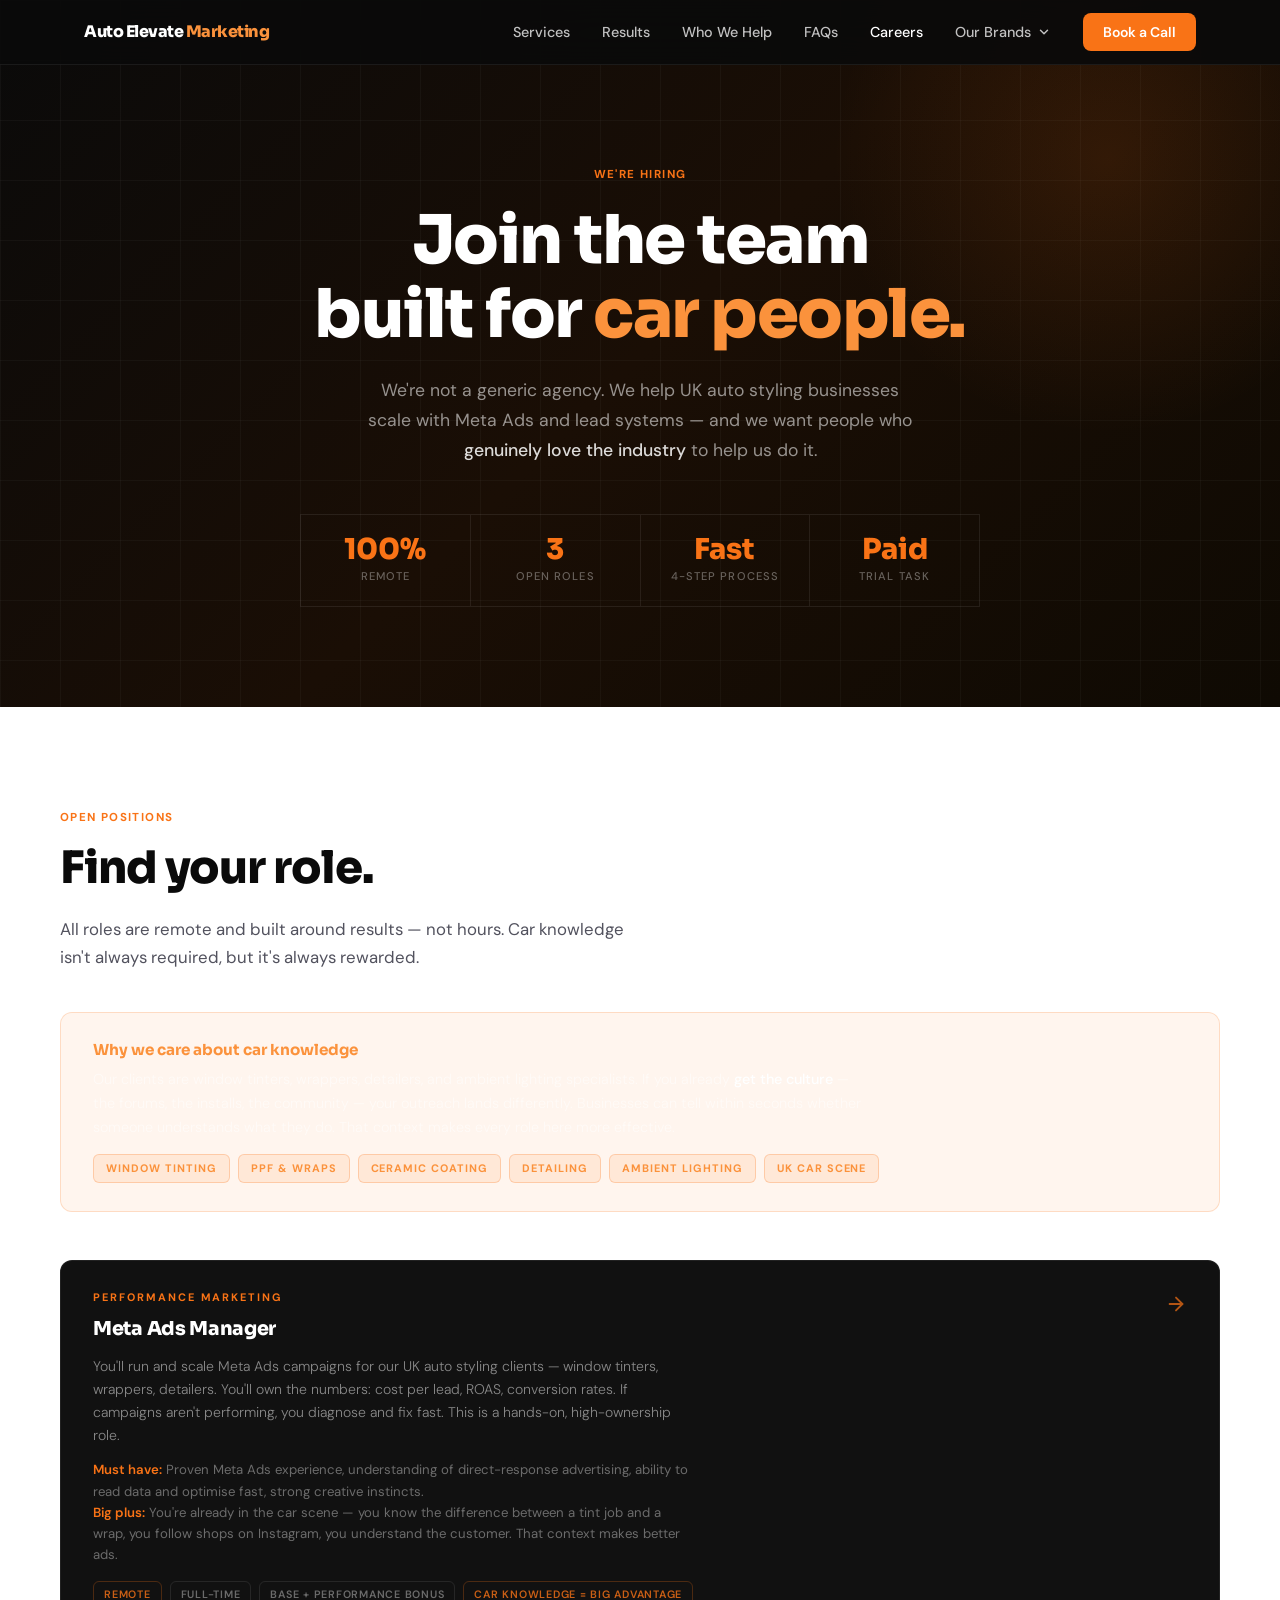
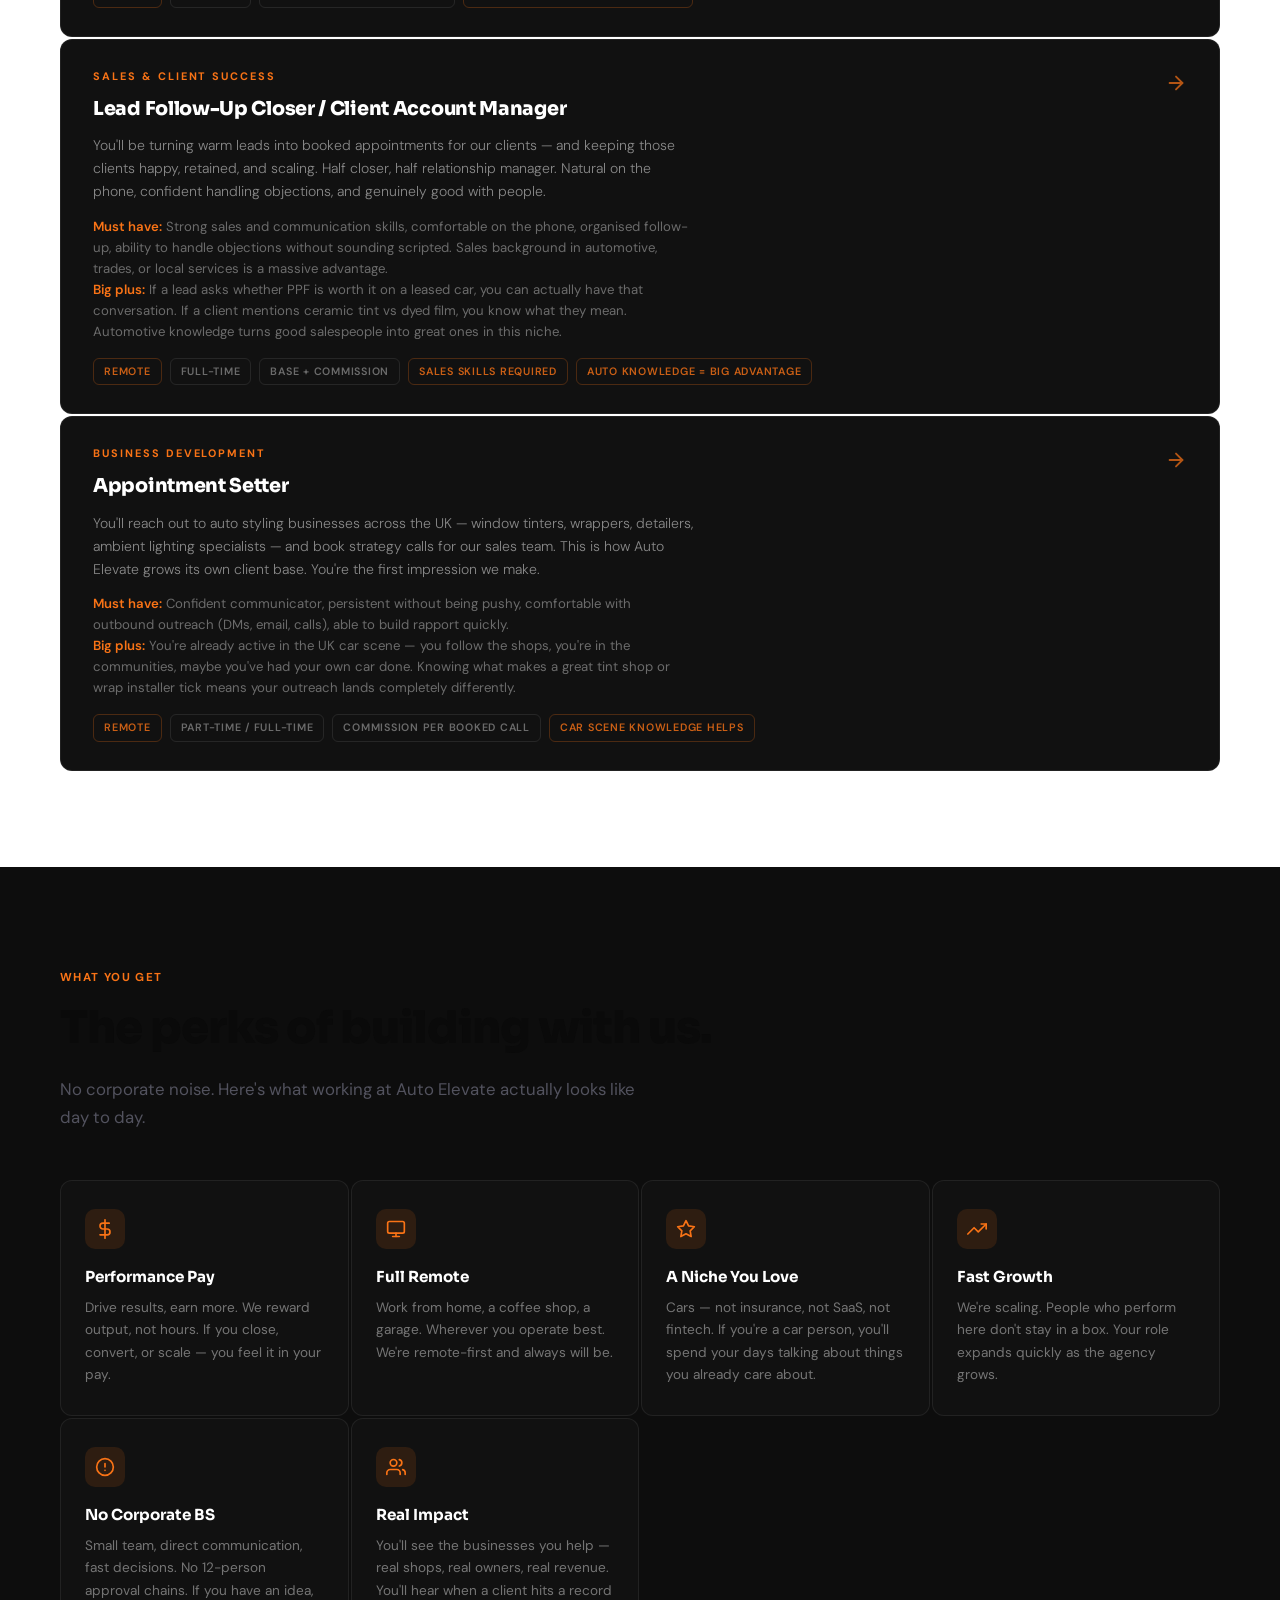
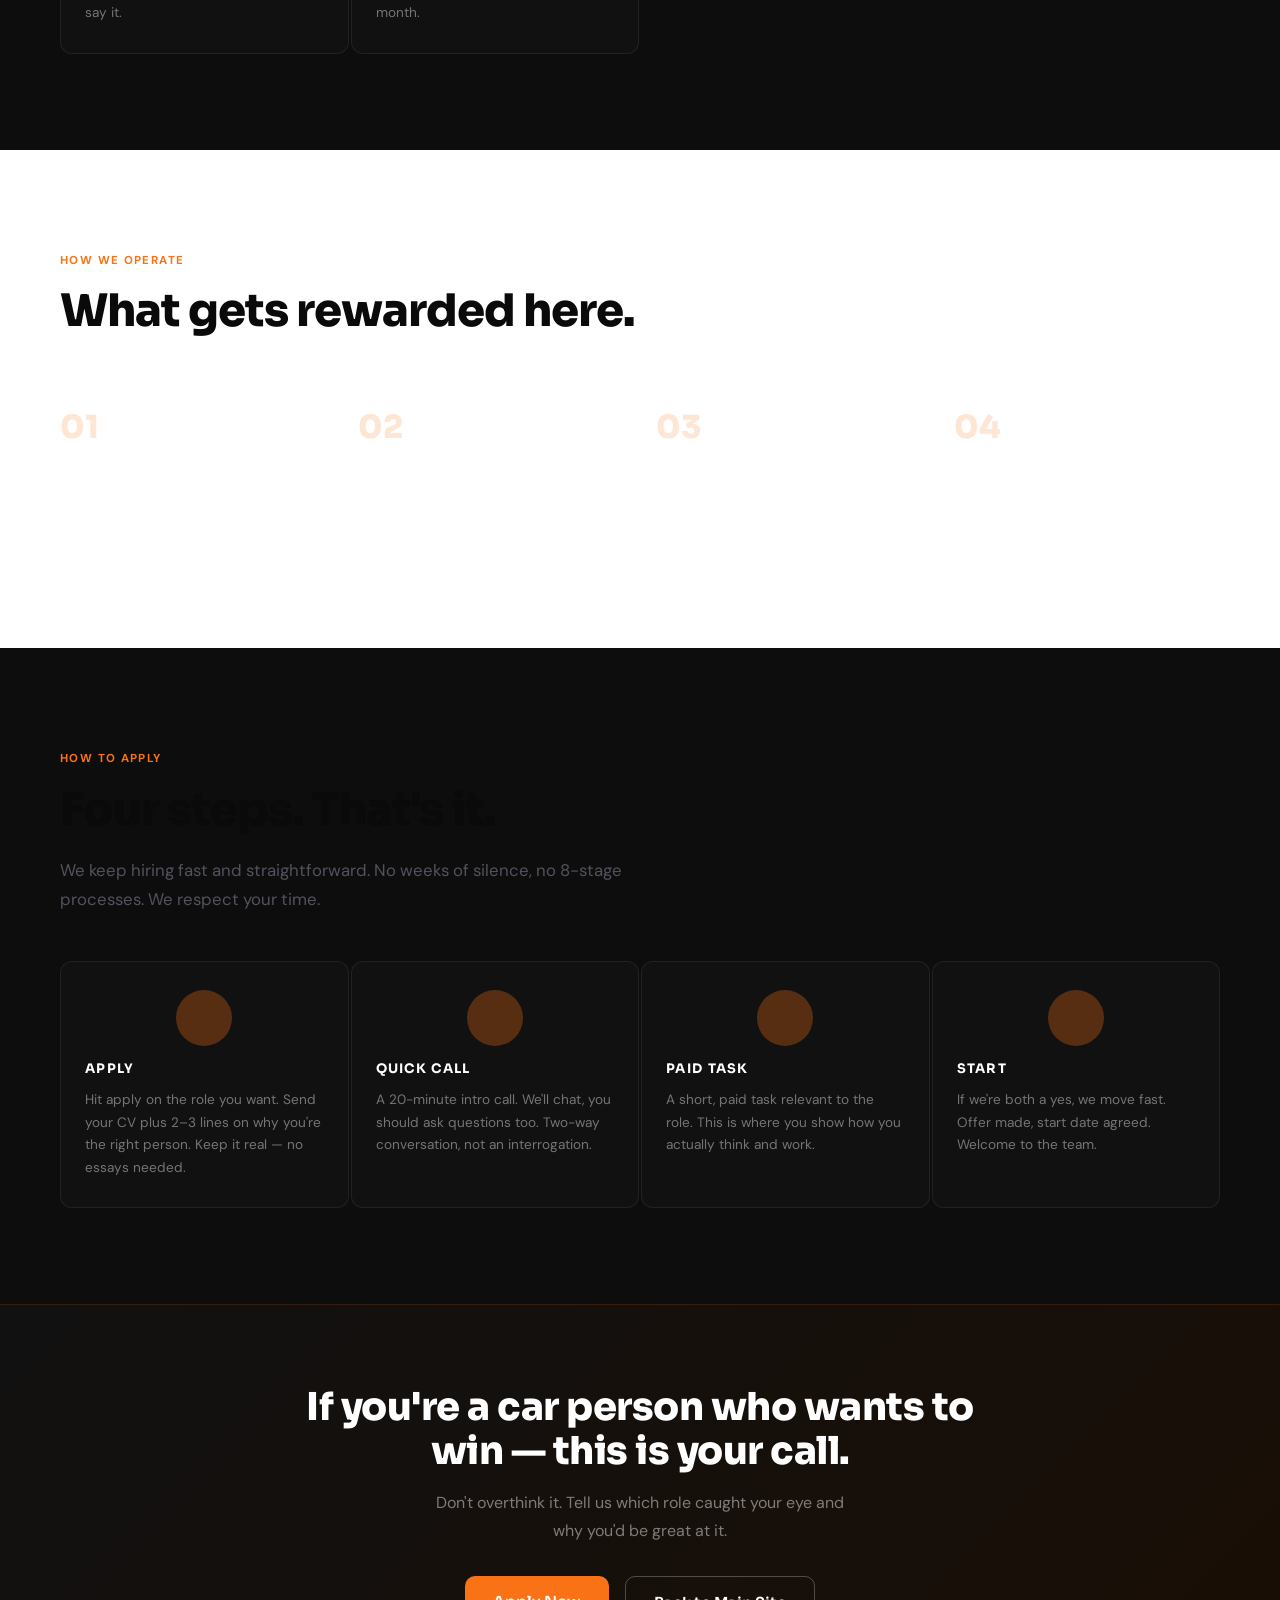
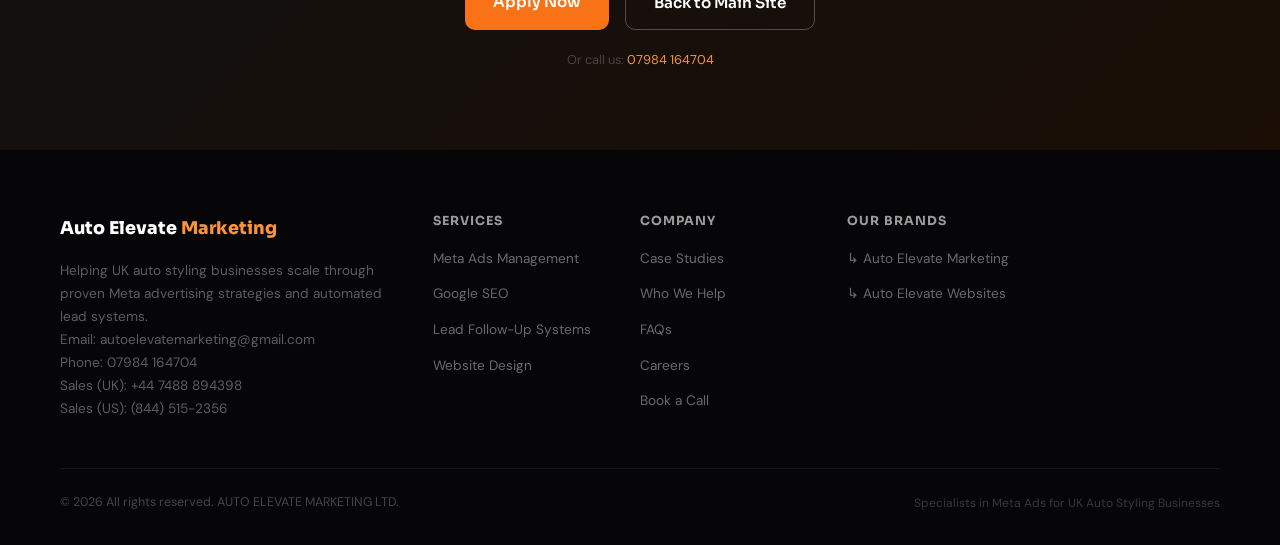
==== careers.html @ bdfb4b67 "Add files via upload" ====
<!DOCTYPE html>
<html lang="en">
<head>
  <meta charset="UTF-8">
  <meta name="viewport" content="width=device-width, initial-scale=1.0">
  <meta http-equiv="X-UA-Compatible" content="IE=edge">
  <link rel="icon" href="avellaagency-removebg-preview.ico" type="image/x-icon">

  <!-- ── PRIMARY SEO ── -->
  <title>Careers | Auto Elevate Marketing</title>
  <meta name="description" content="We're hiring car enthusiasts who love sales and want to help UK auto styling businesses scale. Join Auto Elevate Marketing.">
  <meta name="author" content="Auto Elevate Marketing">
  <meta name="robots" content="index, follow">
  <link rel="canonical" href="https://www.autoelevatemarketing.uk/careers">

  <!-- ── OPEN GRAPH ── -->
  <meta property="og:type"        content="website">
  <meta property="og:url"         content="https://www.autoelevatemarketing.uk/careers">
  <meta property="og:title"       content="Careers | Auto Elevate Marketing">
  <meta property="og:description" content="We're hiring car enthusiasts who love sales and want to help UK auto styling businesses scale.">
  <meta property="og:locale"      content="en_GB">
  <meta property="og:site_name"   content="Auto Elevate Marketing">

  <!-- ── THEME ── -->
  <meta name="theme-color" content="#0a0a0a">

  <!-- ── FONTS ── -->
  <link rel="preconnect" href="https://fonts.googleapis.com">
  <link rel="preconnect" href="https://fonts.gstatic.com" crossorigin>
  <link rel="preload" as="style" href="https://fonts.googleapis.com/css2?family=Sora:wght@400;600;700;800&family=DM+Sans:wght@300;400;500&display=swap" onload="this.onload=null;this.rel='stylesheet'">
  <noscript><link rel="stylesheet" href="https://fonts.googleapis.com/css2?family=Sora:wght@400;600;700;800&family=DM+Sans:wght@300;400;500&display=swap"></noscript>

  <!-- ── STYLESHEET ── -->
  <link rel="stylesheet" href="styles.css">

  <style>

    /* ── HERO ── */
    .careers-hero {
      position: relative;
      padding: 160px 24px 100px;
      background: var(--black);
      overflow: hidden;
      text-align: center;
    }

    .careers-hero-bg {
      position: absolute;
      inset: 0;
      background: linear-gradient(135deg, #0a0a0a 0%, #1a0e05 50%, #0f0a03 100%);
      pointer-events: none;
    }

    .careers-hero-bg::before {
      content: '';
      position: absolute;
      inset: 0;
      background-image:
        linear-gradient(rgba(255,255,255,0.03) 1px, transparent 1px),
        linear-gradient(90deg, rgba(255,255,255,0.03) 1px, transparent 1px);
      background-size: 60px 60px;
    }

    .careers-hero-bg::after {
      content: '';
      position: absolute;
      top: -20%;
      right: -10%;
      width: 600px;
      height: 600px;
      background: radial-gradient(ellipse, rgba(249,115,22,0.12) 0%, transparent 65%);
      pointer-events: none;
    }

    .careers-hero .container { position: relative; z-index: 1; }
    .careers-hero .section-tag { margin-bottom: 20px; display: inline-block; }

    .careers-hero h1 {
      font-family: 'Sora', sans-serif;
      font-size: clamp(2.4rem, 6vw, 4.2rem);
      font-weight: 800;
      color: var(--white);
      letter-spacing: -1.5px;
      line-height: 1.1;
      margin-bottom: 24px;
    }

    .careers-hero h1 span { color: var(--accent-light); }

    .careers-hero .hero-sub {
      font-size: 1.1rem;
      color: rgba(255,255,255,0.55);
      max-width: 560px;
      margin: 0 auto 48px;
      line-height: 1.7;
    }

    .careers-hero .hero-sub strong { color: rgba(255,255,255,0.85); font-weight: 500; }

    /* Stats bar */
    .hero-stats-row {
      display: flex;
      justify-content: center;
      border: 1px solid rgba(255,255,255,0.08);
      max-width: 680px;
      margin: 0 auto;
      flex-wrap: wrap;
    }

    .hstat {
      flex: 1;
      min-width: 130px;
      padding: 20px 28px;
      border-right: 1px solid rgba(255,255,255,0.08);
    }

    .hstat:last-child { border-right: none; }

    .hstat-val {
      font-family: 'Sora', sans-serif;
      font-size: 1.8rem;
      font-weight: 800;
      color: var(--accent);
      line-height: 1;
      margin-bottom: 4px;
    }

    .hstat-lbl {
      font-size: 0.7rem;
      font-weight: 500;
      letter-spacing: 0.1em;
      text-transform: uppercase;
      color: rgba(255,255,255,0.35);
    }

    /* ── CAR BANNER ── */
    .car-banner {
      background: rgba(249,115,22,0.07);
      border: 1px solid rgba(249,115,22,0.2);
      border-radius: 12px;
      padding: 28px 32px;
      margin-bottom: 48px;
    }

    .car-banner h3 {
      font-family: 'Sora', sans-serif;
      font-size: 0.95rem;
      font-weight: 700;
      color: var(--accent-light);
      margin-bottom: 10px;
    }

    .car-banner p {
      font-size: 0.9rem;
      font-weight: 300;
      color: rgba(255,255,255,0.55);
      line-height: 1.65;
      max-width: 780px;
    }

    .car-banner p strong { color: var(--white); font-weight: 500; }

    .ktags {
      display: flex;
      flex-wrap: wrap;
      gap: 8px;
      margin-top: 14px;
    }

    .kt {
      font-size: 0.68rem;
      font-weight: 700;
      letter-spacing: 0.09em;
      text-transform: uppercase;
      padding: 5px 12px;
      border-radius: 6px;
      background: rgba(249,115,22,0.1);
      border: 1px solid rgba(249,115,22,0.25);
      color: var(--accent-light);
    }

    /* ── ROLES ── */
    .roles-list { display: flex; flex-direction: column; gap: 2px; }

    .role-card {
      background: #111;
      border: 1px solid rgba(255,255,255,0.07);
      border-radius: 12px;
      padding: 28px 32px;
      display: flex;
      align-items: flex-start;
      justify-content: space-between;
      gap: 28px;
      text-decoration: none;
      color: var(--white);
      transition: background 0.22s, border-color 0.22s, transform 0.18s;
      position: relative;
      overflow: hidden;
    }

    .role-card::before {
      content: '';
      position: absolute;
      top: 0; left: 0; bottom: 0;
      width: 3px;
      background: var(--accent);
      border-radius: 3px 0 0 3px;
      transform: scaleY(0);
      transform-origin: bottom;
      transition: transform 0.3s ease;
    }

    .role-card:hover {
      background: #161616;
      border-color: rgba(255,255,255,0.13);
      transform: translateY(-1px);
    }

    .role-card:hover::before { transform: scaleY(1); }

    .role-dept {
      font-size: 0.68rem;
      font-weight: 700;
      letter-spacing: 0.18em;
      text-transform: uppercase;
      color: var(--accent);
      margin-bottom: 8px;
    }

    .role-name {
      font-family: 'Sora', sans-serif;
      font-size: 1.2rem;
      font-weight: 800;
      color: var(--white);
      margin-bottom: 10px;
      letter-spacing: -0.3px;
    }

    .role-desc {
      font-size: 0.875rem;
      font-weight: 300;
      color: rgba(255,255,255,0.5);
      max-width: 600px;
      line-height: 1.65;
      margin-bottom: 12px;
    }

    .role-needs {
      font-size: 0.825rem;
      color: rgba(255,255,255,0.38);
      max-width: 600px;
      line-height: 1.6;
      margin-bottom: 16px;
    }

    .role-needs strong { color: var(--accent); font-weight: 600; }

    .role-tags { display: flex; gap: 8px; flex-wrap: wrap; }

    .role-tag {
      font-size: 0.67rem;
      font-weight: 600;
      letter-spacing: 0.07em;
      text-transform: uppercase;
      padding: 4px 10px;
      border-radius: 6px;
      border: 1px solid rgba(255,255,255,0.09);
      color: rgba(255,255,255,0.38);
    }

    .role-tag.hi {
      border-color: rgba(249,115,22,0.25);
      color: rgba(249,115,22,0.8);
    }

    .role-arrow {
      flex-shrink: 0;
      margin-top: 4px;
      color: var(--accent);
      opacity: 0.7;
      transition: transform 0.2s, opacity 0.2s;
    }

    .role-card:hover .role-arrow { transform: translateX(5px); opacity: 1; }

    /* ── PERKS ── */
    .perks-grid {
      display: grid;
      grid-template-columns: repeat(auto-fit, minmax(260px, 1fr));
      gap: 2px;
    }

    .perk-card {
      background: #111;
      border: 1px solid rgba(255,255,255,0.07);
      border-radius: 12px;
      padding: 28px 24px;
      transition: background 0.2s, border-color 0.2s;
    }

    .perk-card:hover {
      background: #161616;
      border-color: rgba(255,255,255,0.12);
    }

    .perk-icon-wrap {
      width: 40px;
      height: 40px;
      background: var(--accent-dim);
      border-radius: 10px;
      display: flex;
      align-items: center;
      justify-content: center;
      margin-bottom: 16px;
    }

    .perk-icon-wrap svg { stroke: var(--accent); }

    .perk-title {
      font-family: 'Sora', sans-serif;
      font-size: 0.95rem;
      font-weight: 700;
      color: var(--white);
      margin-bottom: 8px;
    }

    .perk-body {
      font-size: 0.85rem;
      color: rgba(255,255,255,0.42);
      line-height: 1.65;
    }

    /* ── VALUES ── */
    .values-grid {
      display: grid;
      grid-template-columns: repeat(auto-fit, minmax(240px, 1fr));
      gap: 32px;
      margin-top: 48px;
    }

    .value-card { border-top: 1px solid rgba(255,255,255,0.09); padding-top: 24px; }

    .value-num {
      font-family: 'Sora', sans-serif;
      font-size: 2rem;
      font-weight: 800;
      color: rgba(249,115,22,0.18);
      line-height: 1;
      margin-bottom: 10px;
    }

    .value-title {
      font-family: 'Sora', sans-serif;
      font-size: 0.8rem;
      font-weight: 700;
      letter-spacing: 0.1em;
      text-transform: uppercase;
      color: var(--white);
      margin-bottom: 10px;
    }

    .value-body {
      font-size: 0.875rem;
      color: rgba(255,255,255,0.42);
      line-height: 1.65;
    }

    /* ── PROCESS ── */
    .process-grid {
      display: grid;
      grid-template-columns: repeat(auto-fit, minmax(220px, 1fr));
      gap: 2px;
      margin-top: 48px;
    }

    .process-step {
      background: #111;
      border: 1px solid rgba(255,255,255,0.07);
      border-radius: 12px;
      padding: 28px 24px;
    }

    .step-num {
      font-family: 'Sora', sans-serif;
      font-size: 2.2rem;
      font-weight: 800;
      color: var(--accent);
      opacity: 0.3;
      line-height: 1;
      margin-bottom: 12px;
    }

    .step-title {
      font-family: 'Sora', sans-serif;
      font-size: 0.82rem;
      font-weight: 700;
      letter-spacing: 0.1em;
      text-transform: uppercase;
      color: var(--white);
      margin-bottom: 10px;
    }

    .step-body {
      font-size: 0.85rem;
      color: rgba(255,255,255,0.42);
      line-height: 1.65;
    }

    /* ── CTA BAND ── */
    .careers-cta {
      background: linear-gradient(135deg, #111 0%, #1a0e05 100%);
      border-top: 1px solid rgba(249,115,22,0.15);
      padding: 80px 24px;
      text-align: center;
    }

    .careers-cta h2 {
      font-family: 'Sora', sans-serif;
      font-size: clamp(1.5rem, 3.5vw, 2.4rem);
      font-weight: 800;
      color: var(--white);
      letter-spacing: -0.5px;
      max-width: 680px;
      margin: 0 auto 16px;
    }

    .careers-cta p {
      font-size: 1rem;
      color: rgba(255,255,255,0.45);
      max-width: 440px;
      margin: 0 auto 32px;
      line-height: 1.7;
    }

    .careers-cta .cta-btns { justify-content: center; }

    .careers-cta small {
      display: block;
      margin-top: 20px;
      font-size: 0.8rem;
      color: rgba(255,255,255,0.22);
    }

    .careers-cta small a { color: var(--accent-light); }

    /* ── SECTION DARK ── */
    .section-dark { background: #0d0d0d; }

    /* ── RESPONSIVE ── */
    @media (max-width: 768px) {
      .careers-hero { padding: 120px 20px 72px; }
      .hstat { min-width: 120px; }
      .role-card { flex-direction: column; gap: 16px; }
      .role-arrow { display: none; }
      .perks-grid,
      .values-grid,
      .process-grid { grid-template-columns: 1fr; }
    }

  </style>
</head>

<body>

  <a href="#main-content" class="skip-link">Skip to main content</a>

  <!-- ══════════════════════════════
       NAV
  ══════════════════════════════ -->
  <header role="banner">
    <nav aria-label="Main navigation">
      <div class="nav-inner">
        <a href="index.html" class="nav-logo" aria-label="Auto Elevate Marketing — Home">
          Auto Elevate <span>Marketing</span>
        </a>

        <ul class="nav-links" role="list">
          <li><a href="index.html#services">Services</a></li>
          <li><a href="index.html#results">Results</a></li>
          <li><a href="index.html#who-we-help">Who We Help</a></li>
          <li><a href="index.html#faq">FAQs</a></li>
          <li><a href="careers.html" style="color: var(--white);">Careers</a></li>

          <li class="nav-switcher">
            <button class="nav-switcher-btn" id="switcher-btn" aria-expanded="false" aria-haspopup="true">
              Our Brands
              <svg xmlns="http://www.w3.org/2000/svg" width="14" height="14" viewBox="0 0 24 24" fill="none" stroke="currentColor" stroke-width="2.5" stroke-linecap="round" stroke-linejoin="round"><polyline points="6 9 12 15 18 9"/></svg>
            </button>
            <div class="nav-switcher-dropdown" id="switcher-dropdown" role="menu">
              <a href="index.html" class="nav-switcher-item" role="menuitem">
                <span class="switcher-dot orange"></span>
                <span class="switcher-label">
                  <strong>Auto Elevate Marketing</strong>
                  <span>Meta Ads &amp; Lead Generation</span>
                </span>
              </a>
              <a href="services.html" class="nav-switcher-item" role="menuitem">
                <span class="switcher-dot blue"></span>
                <span class="switcher-label">
                  <strong>Auto Elevate Websites</strong>
                  <span>Professional Website Design</span>
                </span>
              </a>
            </div>
          </li>

          <li><a href="https://api.leadconnectorhq.com/widget/bookings/autoelevatemarketing26dd50f6-abcb-43e1-90ae-5adf391b5b48/strategy-session-eec80b29-5880-4553-b8fc-c4c3367d4502" target="_blank" rel="noopener noreferrer" class="nav-cta">Book a Call</a></li>
        </ul>

        <button class="hamburger" aria-label="Open navigation menu" aria-expanded="false" aria-controls="mobile-menu">
          <span></span><span></span><span></span>
        </button>
      </div>

      <ul class="mobile-menu" id="mobile-menu" role="navigation" aria-label="Mobile navigation">
        <li><a href="index.html#services">Services</a></li>
        <li><a href="index.html#results">Results</a></li>
        <li><a href="index.html#who-we-help">Who We Help</a></li>
        <li><a href="index.html#faq">FAQs</a></li>
        <li><a href="careers.html">Careers</a></li>
        <li><div class="mobile-divider">Switch Brand</div></li>
        <li><a href="index.html">&#8627; Auto Elevate Marketing</a></li>
        <li><a href="services.html">&#8627; Auto Elevate Websites</a></li>
        <li><a href="https://api.leadconnectorhq.com/widget/bookings/autoelevatemarketing26dd50f6-abcb-43e1-90ae-5adf391b5b48/strategy-session-eec80b29-5880-4553-b8fc-c4c3367d4502" target="_blank" rel="noopener noreferrer">Book a Call</a></li>
      </ul>
    </nav>
  </header>

  <main id="main-content">

    <!-- ══════════════════════════════
         HERO
    ══════════════════════════════ -->
    <section class="careers-hero" aria-labelledby="careers-heading">
      <div class="careers-hero-bg" aria-hidden="true"></div>
      <div class="container">
        <span class="section-tag">We're Hiring</span>
        <h1 id="careers-heading">Join the team<br>built for <span>car people.</span></h1>
        <p class="hero-sub">We're not a generic agency. We help UK auto styling businesses scale with Meta Ads and lead systems — and we want people who <strong>genuinely love the industry</strong> to help us do it.</p>
        <div class="hero-stats-row" role="list">
          <div class="hstat" role="listitem">
            <div class="hstat-val">100%</div>
            <div class="hstat-lbl">Remote</div>
          </div>
          <div class="hstat" role="listitem">
            <div class="hstat-val">3</div>
            <div class="hstat-lbl">Open Roles</div>
          </div>
          <div class="hstat" role="listitem">
            <div class="hstat-val">Fast</div>
            <div class="hstat-lbl">4-Step Process</div>
          </div>
          <div class="hstat" role="listitem">
            <div class="hstat-val">Paid</div>
            <div class="hstat-lbl">Trial Task</div>
          </div>
        </div>
      </div>
    </section>

    <!-- ══════════════════════════════
         OPEN ROLES
    ══════════════════════════════ -->
    <section class="section" id="roles" aria-labelledby="roles-heading">
      <div class="container">
        <span class="section-tag fade-in">Open Positions</span>
        <h2 class="section-title fade-in" id="roles-heading">Find your role.</h2>
        <p class="section-sub fade-in" style="margin-bottom: 40px;">All roles are remote and built around results — not hours. Car knowledge isn't always required, but it's always rewarded.</p>

        <div class="car-banner fade-in" role="note">
          <h3>Why we care about car knowledge</h3>
          <p>Our clients are window tinters, wrappers, detailers, and ambient lighting specialists. If you already <strong>get the culture</strong> — the forums, the installs, the community — your outreach lands differently. Businesses can tell within seconds whether someone understands what they do. That context makes every role here more effective.</p>
          <div class="ktags">
            <span class="kt">Window Tinting</span>
            <span class="kt">PPF &amp; Wraps</span>
            <span class="kt">Ceramic Coating</span>
            <span class="kt">Detailing</span>
            <span class="kt">Ambient Lighting</span>
            <span class="kt">UK Car Scene</span>
          </div>
        </div>

        <div class="roles-list" role="list">

          <a class="role-card fade-in" href="mailto:autoelevatemarketing@gmail.com?subject=Application — Meta Ads Manager" role="listitem">
            <div>
              <div class="role-dept">Performance Marketing</div>
              <div class="role-name">Meta Ads Manager</div>
              <p class="role-desc">You'll run and scale Meta Ads campaigns for our UK auto styling clients — window tinters, wrappers, detailers. You'll own the numbers: cost per lead, ROAS, conversion rates. If campaigns aren't performing, you diagnose and fix fast. This is a hands-on, high-ownership role.</p>
              <p class="role-needs">
                <strong>Must have:</strong> Proven Meta Ads experience, understanding of direct-response advertising, ability to read data and optimise fast, strong creative instincts.<br>
                <strong>Big plus:</strong> You're already in the car scene — you know the difference between a tint job and a wrap, you follow shops on Instagram, you understand the customer. That context makes better ads.
              </p>
              <div class="role-tags">
                <span class="role-tag hi">Remote</span>
                <span class="role-tag">Full-Time</span>
                <span class="role-tag">Base + Performance Bonus</span>
                <span class="role-tag hi">Car Knowledge = Big Advantage</span>
              </div>
            </div>
            <div class="role-arrow">
              <svg xmlns="http://www.w3.org/2000/svg" width="22" height="22" viewBox="0 0 24 24" fill="none" stroke="currentColor" stroke-width="2" stroke-linecap="round" stroke-linejoin="round"><line x1="5" y1="12" x2="19" y2="12"/><polyline points="12 5 19 12 12 19"/></svg>
            </div>
          </a>

          <a class="role-card fade-in" href="mailto:autoelevatemarketing@gmail.com?subject=Application — Lead Follow-Up Closer / Client Account Manager" role="listitem">
            <div>
              <div class="role-dept">Sales &amp; Client Success</div>
              <div class="role-name">Lead Follow-Up Closer / Client Account Manager</div>
              <p class="role-desc">You'll be turning warm leads into booked appointments for our clients — and keeping those clients happy, retained, and scaling. Half closer, half relationship manager. Natural on the phone, confident handling objections, and genuinely good with people.</p>
              <p class="role-needs">
                <strong>Must have:</strong> Strong sales and communication skills, comfortable on the phone, organised follow-up, ability to handle objections without sounding scripted. Sales background in automotive, trades, or local services is a massive advantage.<br>
                <strong>Big plus:</strong> If a lead asks whether PPF is worth it on a leased car, you can actually have that conversation. If a client mentions ceramic tint vs dyed film, you know what they mean. Automotive knowledge turns good salespeople into great ones in this niche.
              </p>
              <div class="role-tags">
                <span class="role-tag hi">Remote</span>
                <span class="role-tag">Full-Time</span>
                <span class="role-tag">Base + Commission</span>
                <span class="role-tag hi">Sales Skills Required</span>
                <span class="role-tag hi">Auto Knowledge = Big Advantage</span>
              </div>
            </div>
            <div class="role-arrow">
              <svg xmlns="http://www.w3.org/2000/svg" width="22" height="22" viewBox="0 0 24 24" fill="none" stroke="currentColor" stroke-width="2" stroke-linecap="round" stroke-linejoin="round"><line x1="5" y1="12" x2="19" y2="12"/><polyline points="12 5 19 12 12 19"/></svg>
            </div>
          </a>

          <a class="role-card fade-in" href="mailto:autoelevatemarketing@gmail.com?subject=Application — Appointment Setter" role="listitem">
            <div>
              <div class="role-dept">Business Development</div>
              <div class="role-name">Appointment Setter</div>
              <p class="role-desc">You'll reach out to auto styling businesses across the UK — window tinters, wrappers, detailers, ambient lighting specialists — and book strategy calls for our sales team. This is how Auto Elevate grows its own client base. You're the first impression we make.</p>
              <p class="role-needs">
                <strong>Must have:</strong> Confident communicator, persistent without being pushy, comfortable with outbound outreach (DMs, email, calls), able to build rapport quickly.<br>
                <strong>Big plus:</strong> You're already active in the UK car scene — you follow the shops, you're in the communities, maybe you've had your own car done. Knowing what makes a great tint shop or wrap installer tick means your outreach lands completely differently.
              </p>
              <div class="role-tags">
                <span class="role-tag hi">Remote</span>
                <span class="role-tag">Part-Time / Full-Time</span>
                <span class="role-tag">Commission Per Booked Call</span>
                <span class="role-tag hi">Car Scene Knowledge Helps</span>
              </div>
            </div>
            <div class="role-arrow">
              <svg xmlns="http://www.w3.org/2000/svg" width="22" height="22" viewBox="0 0 24 24" fill="none" stroke="currentColor" stroke-width="2" stroke-linecap="round" stroke-linejoin="round"><line x1="5" y1="12" x2="19" y2="12"/><polyline points="12 5 19 12 12 19"/></svg>
            </div>
          </a>

        </div>
      </div>
    </section>

    <!-- ══════════════════════════════
         PERKS
    ══════════════════════════════ -->
    <section class="section section-dark" aria-labelledby="perks-heading">
      <div class="container">
        <span class="section-tag fade-in">What You Get</span>
        <h2 class="section-title fade-in" id="perks-heading">The perks of building with us.</h2>
        <p class="section-sub fade-in" style="margin-bottom: 48px;">No corporate noise. Here's what working at Auto Elevate actually looks like day to day.</p>
        <div class="perks-grid">

          <div class="perk-card fade-in">
            <div class="perk-icon-wrap" aria-hidden="true">
              <svg xmlns="http://www.w3.org/2000/svg" width="20" height="20" viewBox="0 0 24 24" fill="none" stroke-width="2" stroke-linecap="round" stroke-linejoin="round"><line x1="12" y1="1" x2="12" y2="23"/><path d="M17 5H9.5a3.5 3.5 0 0 0 0 7h5a3.5 3.5 0 0 1 0 7H6"/></svg>
            </div>
            <div class="perk-title">Performance Pay</div>
            <p class="perk-body">Drive results, earn more. We reward output, not hours. If you close, convert, or scale — you feel it in your pay.</p>
          </div>

          <div class="perk-card fade-in">
            <div class="perk-icon-wrap" aria-hidden="true">
              <svg xmlns="http://www.w3.org/2000/svg" width="20" height="20" viewBox="0 0 24 24" fill="none" stroke-width="2" stroke-linecap="round" stroke-linejoin="round"><rect x="2" y="3" width="20" height="14" rx="2" ry="2"/><line x1="8" y1="21" x2="16" y2="21"/><line x1="12" y1="17" x2="12" y2="21"/></svg>
            </div>
            <div class="perk-title">Full Remote</div>
            <p class="perk-body">Work from home, a coffee shop, a garage. Wherever you operate best. We're remote-first and always will be.</p>
          </div>

          <div class="perk-card fade-in">
            <div class="perk-icon-wrap" aria-hidden="true">
              <svg xmlns="http://www.w3.org/2000/svg" width="20" height="20" viewBox="0 0 24 24" fill="none" stroke-width="2" stroke-linecap="round" stroke-linejoin="round"><polygon points="12 2 15.09 8.26 22 9.27 17 14.14 18.18 21.02 12 17.77 5.82 21.02 7 14.14 2 9.27 8.91 8.26 12 2"/></svg>
            </div>
            <div class="perk-title">A Niche You Love</div>
            <p class="perk-body">Cars — not insurance, not SaaS, not fintech. If you're a car person, you'll spend your days talking about things you already care about.</p>
          </div>

          <div class="perk-card fade-in">
            <div class="perk-icon-wrap" aria-hidden="true">
              <svg xmlns="http://www.w3.org/2000/svg" width="20" height="20" viewBox="0 0 24 24" fill="none" stroke-width="2" stroke-linecap="round" stroke-linejoin="round"><polyline points="23 6 13.5 15.5 8.5 10.5 1 18"/><polyline points="17 6 23 6 23 12"/></svg>
            </div>
            <div class="perk-title">Fast Growth</div>
            <p class="perk-body">We're scaling. People who perform here don't stay in a box. Your role expands quickly as the agency grows.</p>
          </div>

          <div class="perk-card fade-in">
            <div class="perk-icon-wrap" aria-hidden="true">
              <svg xmlns="http://www.w3.org/2000/svg" width="20" height="20" viewBox="0 0 24 24" fill="none" stroke-width="2" stroke-linecap="round" stroke-linejoin="round"><circle cx="12" cy="12" r="10"/><line x1="12" y1="8" x2="12" y2="12"/><line x1="12" y1="16" x2="12.01" y2="16"/></svg>
            </div>
            <div class="perk-title">No Corporate BS</div>
            <p class="perk-body">Small team, direct communication, fast decisions. No 12-person approval chains. If you have an idea, say it.</p>
          </div>

          <div class="perk-card fade-in">
            <div class="perk-icon-wrap" aria-hidden="true">
              <svg xmlns="http://www.w3.org/2000/svg" width="20" height="20" viewBox="0 0 24 24" fill="none" stroke-width="2" stroke-linecap="round" stroke-linejoin="round"><path d="M17 21v-2a4 4 0 0 0-4-4H5a4 4 0 0 0-4 4v2"/><circle cx="9" cy="7" r="4"/><path d="M23 21v-2a4 4 0 0 0-3-3.87"/><path d="M16 3.13a4 4 0 0 1 0 7.75"/></svg>
            </div>
            <div class="perk-title">Real Impact</div>
            <p class="perk-body">You'll see the businesses you help — real shops, real owners, real revenue. You'll hear when a client hits a record month.</p>
          </div>

        </div>
      </div>
    </section>

    <!-- ══════════════════════════════
         VALUES
    ══════════════════════════════ -->
    <section class="section" aria-labelledby="values-heading">
      <div class="container">
        <span class="section-tag fade-in">How We Operate</span>
        <h2 class="section-title fade-in" id="values-heading">What gets rewarded here.</h2>
        <div class="values-grid">
          <div class="value-card fade-in">
            <div class="value-num">01</div>
            <div class="value-title">Results, Not Hours</div>
            <p class="value-body">We don't care when you work. We care what you produce. Output is the only currency.</p>
          </div>
          <div class="value-card fade-in">
            <div class="value-num">02</div>
            <div class="value-title">Speak Like a Human</div>
            <p class="value-body">Scripts don't close deals. Genuine conversation does. We want people who can talk, not recite.</p>
          </div>
          <div class="value-card fade-in">
            <div class="value-num">03</div>
            <div class="value-title">Know Your Stuff</div>
            <p class="value-body">The more you understand the automotive world, the better you'll perform. Always be learning.</p>
          </div>
          <div class="value-card fade-in">
            <div class="value-num">04</div>
            <div class="value-title">Own It</div>
            <p class="value-body">No hand-holding. If it's your role, it's your responsibility. Take ownership and run with it.</p>
          </div>
        </div>
      </div>
    </section>

    <!-- ══════════════════════════════
         PROCESS
    ══════════════════════════════ -->
    <section class="section section-dark" aria-labelledby="process-heading">
      <div class="container">
        <span class="section-tag fade-in">How to Apply</span>
        <h2 class="section-title fade-in" id="process-heading">Four steps. That's it.</h2>
        <p class="section-sub fade-in" style="margin-bottom: 0;">We keep hiring fast and straightforward. No weeks of silence, no 8-stage processes. We respect your time.</p>
        <div class="process-grid">
          <div class="process-step fade-in">
            <div class="step-num">01</div>
            <div class="step-title">Apply</div>
            <p class="step-body">Hit apply on the role you want. Send your CV plus 2&#8211;3 lines on why you're the right person. Keep it real — no essays needed.</p>
          </div>
          <div class="process-step fade-in">
            <div class="step-num">02</div>
            <div class="step-title">Quick Call</div>
            <p class="step-body">A 20-minute intro call. We'll chat, you should ask questions too. Two-way conversation, not an interrogation.</p>
          </div>
          <div class="process-step fade-in">
            <div class="step-num">03</div>
            <div class="step-title">Paid Task</div>
            <p class="step-body">A short, paid task relevant to the role. This is where you show how you actually think and work.</p>
          </div>
          <div class="process-step fade-in">
            <div class="step-num">04</div>
            <div class="step-title">Start</div>
            <p class="step-body">If we're both a yes, we move fast. Offer made, start date agreed. Welcome to the team.</p>
          </div>
        </div>
      </div>
    </section>

    <!-- ══════════════════════════════
         CTA
    ══════════════════════════════ -->
    <div class="careers-cta">
      <h2>If you're a car person who wants to win — this is your call.</h2>
      <p>Don't overthink it. Tell us which role caught your eye and why you'd be great at it.</p>
      <div class="cta-btns">
        <a href="mailto:autoelevatemarketing@gmail.com?subject=Job Application — Auto Elevate Marketing" class="btn-primary">Apply Now</a>
        <a href="index.html" class="btn-outline">Back to Main Site</a>
      </div>
      <small>Or call us: <a href="tel:+447984164704">07984 164704</a></small>
    </div>

  </main>

  <!-- ══════════════════════════════
       FOOTER
  ══════════════════════════════ -->
  <footer role="contentinfo">
    <div class="footer-inner">
      <div class="footer-top">
        <div class="footer-brand">
          <div class="logo">Auto Elevate <span>Marketing</span></div>
          <p>Helping UK auto styling businesses scale through proven Meta advertising strategies and automated lead systems.</p>
          <p class="footer-contact">Email: <a href="mailto:autoelevatemarketing@gmail.com">autoelevatemarketing@gmail.com</a></p>
          <p class="footer-contact">Phone: <a href="tel:+447984164704">07984 164704</a></p>
          <p class="footer-contact">Sales (UK): <a href="tel:+447488894398">+44 7488 894398</a></p>
          <p class="footer-contact">Sales (US): <a href="tel:+18445152356">(844) 515-2356</a></p>
        </div>

        <nav class="footer-col" aria-label="Services navigation">
          <h5>Services</h5>
          <ul>
            <li><a href="index.html#services">Meta Ads Management</a></li>
            <li><a href="index.html#services">Google SEO</a></li>
            <li><a href="index.html#services">Lead Follow-Up Systems</a></li>
            <li><a href="index.html#services">Website Design</a></li>
          </ul>
        </nav>

        <nav class="footer-col" aria-label="Company navigation">
          <h5>Company</h5>
          <ul>
            <li><a href="index.html#results">Case Studies</a></li>
            <li><a href="index.html#who-we-help">Who We Help</a></li>
            <li><a href="index.html#faq">FAQs</a></li>
            <li><a href="careers.html">Careers</a></li>
            <li><a href="https://api.leadconnectorhq.com/widget/bookings/autoelevatemarketing26dd50f6-abcb-43e1-90ae-5adf391b5b48/strategy-session-eec80b29-5880-4553-b8fc-c4c3367d4502" target="_blank" rel="noopener noreferrer">Book a Call</a></li>
          </ul>
        </nav>

        <nav class="footer-col" aria-label="Our brands">
          <h5>Our Brands</h5>
          <ul>
            <li><a href="index.html">&#8627; Auto Elevate Marketing</a></li>
            <li><a href="services.html">&#8627; Auto Elevate Websites</a></li>
          </ul>
        </nav>
      </div>

      <div class="footer-bottom">
        <p>&copy; 2026 All rights reserved. AUTO ELEVATE MARKETING LTD.</p>
        <p style="font-size:0.75rem;color:rgba(255,255,255,0.2)">Specialists in Meta Ads for UK Auto Styling Businesses</p>
      </div>
    </div>
  </footer>

  <!-- ── SCRIPTS ── -->
  <script>
    // ── Fade-in observer ──
    const observer = new IntersectionObserver((entries) => {
      entries.forEach(e => {
        if (e.isIntersecting) { e.target.classList.add('visible'); observer.unobserve(e.target); }
      });
    }, { threshold: 0.05, rootMargin: '0px 0px -20px 0px' });
    document.querySelectorAll('.fade-in').forEach(el => {
      observer.observe(el);
      setTimeout(() => { el.classList.add('visible'); }, 800);
    });

    // ── Mobile hamburger ──
    const hamburger = document.querySelector('.hamburger');
    const mobileMenu = document.getElementById('mobile-menu');
    hamburger.addEventListener('click', () => {
      const isOpen = mobileMenu.classList.toggle('open');
      hamburger.setAttribute('aria-expanded', isOpen);
      hamburger.setAttribute('aria-label', isOpen ? 'Close menu' : 'Open menu');
    });
    mobileMenu.querySelectorAll('a').forEach(link => {
      link.addEventListener('click', () => {
        mobileMenu.classList.remove('open');
        hamburger.setAttribute('aria-expanded', 'false');
      });
    });

    // ── Nav brand switcher ──
    const switcherBtn = document.getElementById('switcher-btn');
    const switcherDropdown = document.getElementById('switcher-dropdown');
    switcherBtn.addEventListener('click', (e) => {
      e.stopPropagation();
      const isOpen = switcherDropdown.classList.toggle('open');
      switcherBtn.classList.toggle('open', isOpen);
      switcherBtn.setAttribute('aria-expanded', isOpen);
    });
    document.addEventListener('click', (e) => {
      if (!switcherBtn.contains(e.target) && !switcherDropdown.contains(e.target)) {
        switcherDropdown.classList.remove('open');
        switcherBtn.classList.remove('open');
        switcherBtn.setAttribute('aria-expanded', 'false');
      }
    });
  </script>

</body>
</html>
---- styles.css ----
/* ============================================================
   Auto Elevate Websites — styles.css
   ============================================================ */

/* ── ACCESSIBILITY UTILITIES ── */
.sr-only {
  position: absolute;
  width: 1px; height: 1px;
  padding: 0; margin: -1px;
  overflow: hidden;
  clip: rect(0,0,0,0);
  white-space: nowrap;
  border: 0;
}

.skip-link {
  position: absolute;
  top: -100%; left: 16px;
  background: var(--accent);
  color: #fff;
  padding: 8px 16px;
  border-radius: 0 0 8px 8px;
  font-weight: 600;
  z-index: 9999;
  transition: top 0.2s;
}

.skip-link:focus { top: 0; }

/* ── FONT DISPLAY SWAP ── */
@font-face { font-family: 'Sora'; font-display: swap; }
@font-face { font-family: 'DM Sans'; font-display: swap; }

/* ── RESET & ROOT ── */
*, *::before, *::after {
  box-sizing: border-box;
  margin: 0;
  padding: 0;
}

:root {
  --black:       #0a0a0a;
  --white:       #ffffff;
  --accent:      #f97316;
  --accent-light:#fb923c;
  --accent-dim:  rgba(249,115,22,0.12);
  --gray-100:    #f5f5f7;
  --gray-200:    #e8e8ec;
  --gray-400:    #9898a6;
  --gray-600:    #52525e;
  --green:       #1db954;
  --shadow:      0 2px 24px rgba(0,0,0,0.07);
  --radius:      16px;
}

html {
  scroll-behavior: smooth;
  -webkit-text-size-adjust: 100%;
  text-size-adjust: 100%;
}

body {
  font-family: 'DM Sans', sans-serif;
  background: var(--white);
  color: var(--black);
  line-height: 1.6;
  overflow-x: hidden;
}

h1, h2, h3, h4, h5 {
  font-family: 'Sora', sans-serif;
  line-height: 1.15;
}

a {
  color: inherit;
  text-decoration: none;
}

img {
  max-width: 100%;
  display: block;
  height: auto;
}

/* ── ACCESSIBILITY UTILITIES ── */
.sr-only {
  position: absolute;
  width: 1px; height: 1px;
  padding: 0; margin: -1px;
  overflow: hidden;
  clip: rect(0,0,0,0);
  white-space: nowrap;
  border: 0;
}

.skip-link {
  position: fixed;
  top: -100%;
  left: 16px;
  background: var(--accent);
  color: #fff;
  padding: 8px 16px;
  border-radius: 0 0 8px 8px;
  font-weight: 600;
  z-index: 9999;
  transition: top 0.2s;
}

.skip-link:focus { top: 0; }

ul { list-style: none; }

/* ── UTILITIES ── */
.section { padding: 96px 24px; }

.container {
  max-width: 1160px;
  margin: 0 auto;
}

.section-tag {
  display: inline-block;
  font-size: 0.72rem;
  font-weight: 700;
  letter-spacing: 0.12em;
  text-transform: uppercase;
  color: var(--accent);
  margin-bottom: 16px;
}

.section-title {
  font-size: clamp(1.9rem, 4vw, 2.8rem);
  font-weight: 800;
  letter-spacing: -1px;
  margin-bottom: 20px;
}

.section-sub {
  font-size: 1.05rem;
  color: var(--gray-600);
  max-width: 580px;
  line-height: 1.7;
}

.fade-in {
  opacity: 0;
  transform: translateY(24px);
  transition: opacity 0.6s ease, transform 0.6s ease;
}

.fade-in.visible {
  opacity: 1;
  transform: translateY(0);
}

/* ── BUTTONS ── */
.btn-primary {
  background: var(--accent);
  color: var(--white);
  padding: 14px 28px;
  border-radius: 10px;
  font-weight: 600;
  font-size: 0.95rem;
  font-family: 'Sora', sans-serif;
  transition: all 0.2s;
  cursor: pointer;
  border: none;
  display: inline-block;
}

.btn-primary:hover {
  background: var(--accent-light);
  transform: translateY(-1px);
  box-shadow: 0 8px 24px rgba(249,115,22,0.35);
}

.btn-outline {
  background: transparent;
  color: var(--white);
  padding: 14px 28px;
  border-radius: 10px;
  font-weight: 600;
  font-size: 0.95rem;
  font-family: 'Sora', sans-serif;
  border: 1px solid rgba(255,255,255,0.25);
  transition: all 0.2s;
  cursor: pointer;
  display: inline-block;
}

.btn-outline:hover {
  background: rgba(255,255,255,0.08);
  border-color: rgba(255,255,255,0.5);
}

/* ── ANIMATIONS ── */
@keyframes pulse {
  0%, 100% { opacity: 1; }
  50%       { opacity: 0.4; }
}

@keyframes floatUp {
  to { opacity: 1; transform: translateY(0); }
}


/* ══════════════════════════════════════
   NAV
══════════════════════════════════════ */
header > nav {
  position: fixed;
  top: 0; left: 0; right: 0;
  z-index: 100;
  background: rgba(10,10,10,0.92);
  backdrop-filter: blur(16px);
  -webkit-backdrop-filter: blur(16px);
  border-bottom: 1px solid rgba(255,255,255,0.07);
}

.nav-inner {
  max-width: 1160px;
  margin: 0 auto;
  display: flex;
  align-items: center;
  justify-content: space-between;
  padding: 0 24px;
  height: 64px;
}

.nav-logo {
  font-family: 'Sora', sans-serif;
  font-weight: 800;
  font-size: 1rem;
  color: var(--white);
  letter-spacing: -0.5px;
}

.nav-logo span { color: var(--accent-light); }

.nav-links {
  display: flex;
  align-items: center;
  gap: 32px;
  list-style: none;
}

.nav-links a {
  color: rgba(255,255,255,0.75);
  font-size: 0.9rem;
  font-weight: 500;
  transition: color 0.2s;
}

.nav-links a:hover { color: var(--white); }

.nav-cta {
  background: var(--accent) !important;
  color: var(--white) !important;
  padding: 10px 20px;
  border-radius: 8px;
  font-weight: 600 !important;
  font-size: 0.875rem !important;
  transition: background 0.2s !important;
}

.nav-cta:hover { background: var(--accent-light) !important; }

/* ── BRAND SWITCHER ── */
.nav-switcher { position: relative; }
.nav-switcher-btn { display: flex; align-items: center; gap: 6px; color: rgba(255,255,255,0.75); font-size: 0.9rem; font-weight: 500; cursor: pointer; background: none; border: none; font-family: 'DM Sans', sans-serif; transition: color 0.2s; padding: 0; }
.nav-switcher-btn:hover { color: var(--white); }
.nav-switcher-btn svg { transition: transform 0.2s; }
.nav-switcher-btn.open svg { transform: rotate(180deg); }
.nav-switcher-dropdown { display: none; position: absolute; top: calc(100% + 16px); right: 0; background: #111; border: 1px solid rgba(255,255,255,0.1); border-radius: 12px; overflow: hidden; min-width: 220px; box-shadow: 0 16px 48px rgba(0,0,0,0.4); z-index: 200; }
.nav-switcher-dropdown.open { display: block; }
.nav-switcher-item { display: flex; align-items: center; gap: 12px; padding: 14px 18px; color: rgba(255,255,255,0.7); font-size: 0.875rem; transition: all 0.15s; border-bottom: 1px solid rgba(255,255,255,0.06); }
.nav-switcher-item:last-child { border-bottom: none; }
.nav-switcher-item:hover { background: rgba(255,255,255,0.06); color: var(--white); }
.nav-switcher-item.active { color: var(--white); }
.switcher-dot { width: 8px; height: 8px; border-radius: 50%; flex-shrink: 0; }
.switcher-dot.orange { background: #f97316; }
.switcher-dot.blue { background: #4f6ef7; }
.switcher-label { display: flex; flex-direction: column; }
.switcher-label strong { font-weight: 600; font-size: 0.875rem; }
.switcher-label span { font-size: 0.72rem; color: rgba(255,255,255,0.4); margin-top: 1px; }
.mobile-divider { font-size: 0.72rem; font-weight: 700; letter-spacing: 0.1em; text-transform: uppercase; color: rgba(255,255,255,0.3); padding: 8px 0 4px; margin-top: 4px; }

/* Mobile nav toggle */
.hamburger {
  display: none;
  flex-direction: column;
  gap: 5px;
  cursor: pointer;
  padding: 4px;
  background: none;
  border: none;
}

.hamburger span {
  display: block;
  width: 24px;
  height: 2px;
  background: var(--white);
  border-radius: 2px;
  transition: all 0.3s;
}

.mobile-menu {
  display: none;
  flex-direction: column;
  background: #0f0f0f;
  border-top: 1px solid rgba(255,255,255,0.07);
  padding: 20px 24px;
  gap: 16px;
  list-style: none;
}

.mobile-menu.open { display: flex; }

.mobile-menu a {
  color: rgba(255,255,255,0.75);
  font-size: 1rem;
  font-weight: 500;
  padding: 10px 0;
  border-bottom: 1px solid rgba(255,255,255,0.06);
  transition: color 0.2s;
}

.mobile-menu a:last-child { border-bottom: none; }
.mobile-menu a:hover { color: var(--white); }


/* ══════════════════════════════════════
   HERO
══════════════════════════════════════ */
.hero {
  position: relative;
  min-height: 100vh;
  display: flex;
  align-items: center;
  overflow: hidden;
  background: var(--black);
}

.hero-bg {
  position: absolute;
  inset: 0;
  background: linear-gradient(135deg, #0a0a0a 0%, #1a0e05 50%, #0f0a03 100%);
}

.hero-bg::before {
  content: '';
  position: absolute;
  inset: 0;
  background-image:
    linear-gradient(rgba(255,255,255,0.03) 1px, transparent 1px),
    linear-gradient(90deg, rgba(255,255,255,0.03) 1px, transparent 1px);
  background-size: 60px 60px;
}

.hero-bg::after {
  content: '';
  position: absolute;
  inset: 0;
  background:
    radial-gradient(ellipse 60% 50% at 70% 50%, rgba(249,115,22,0.15) 0%, transparent 70%),
    radial-gradient(ellipse 40% 60% at 20% 80%, rgba(29,185,84,0.06) 0%, transparent 60%);
}

.hero-content {
  position: relative;
  z-index: 2;
  max-width: 1160px;
  margin: 0 auto;
  padding: 120px 24px 80px;
  display: grid;
  grid-template-columns: 1fr 1fr;
  gap: 64px;
  align-items: center;
}

.hero-left { max-width: 560px; }

.hero-badge {
  display: inline-flex;
  align-items: center;
  gap: 8px;
  background: rgba(249,115,22,0.15);
  border: 1px solid rgba(249,115,22,0.3);
  border-radius: 100px;
  padding: 6px 16px;
  font-size: 0.8rem;
  font-weight: 600;
  color: var(--accent-light);
  margin-bottom: 28px;
  letter-spacing: 0.02em;
}

.hero-badge .dot {
  width: 6px;
  height: 6px;
  border-radius: 50%;
  background: var(--accent-light);
  animation: pulse 2s infinite;
  flex-shrink: 0;
}

.hero h1 {
  font-size: clamp(2.2rem, 5vw, 3.6rem);
  font-weight: 800;
  color: var(--white);
  letter-spacing: -1.5px;
  margin-bottom: 24px;
  line-height: 1.1;
}

.hero h1 span { color: var(--accent-light); }

.hero > .hero-content > .hero-left > p {
  font-size: 1.1rem;
  color: rgba(255,255,255,0.65);
  line-height: 1.7;
  margin-bottom: 40px;
  font-weight: 300;
}

.hero-btns {
  display: flex;
  gap: 16px;
  flex-wrap: wrap;
}

.hero-trust {
  display: flex;
  align-items: center;
  gap: 12px;
  margin-top: 40px;
  padding-top: 40px;
  border-top: 1px solid rgba(255,255,255,0.1);
}

.stars {
  color: #f4b942;
  font-size: 1rem;
  letter-spacing: 2px;
}

.hero-trust-text {
  font-size: 0.85rem;
  color: rgba(255,255,255,0.55);
}

.hero-trust-text strong { color: var(--white); }

/* Hero review cards */
.hero-right {
  display: flex;
  flex-direction: column;
  gap: 16px;
}

.review-card {
  background: rgba(255,255,255,0.05);
  border: 1px solid rgba(255,255,255,0.1);
  border-radius: 14px;
  padding: 20px 24px;
  backdrop-filter: blur(8px);
  -webkit-backdrop-filter: blur(8px);
  animation: floatUp 0.6s ease forwards;
  opacity: 0;
  transform: translateY(20px);
}

.review-card:nth-child(1) { animation-delay: 0.2s; }
.review-card:nth-child(2) { animation-delay: 0.4s; }
.review-card:nth-child(3) { animation-delay: 0.6s; }

.review-card .stars {
  font-size: 0.85rem;
  margin-bottom: 8px;
}

.review-card p {
  font-size: 0.88rem;
  color: rgba(255,255,255,0.75);
  line-height: 1.5;
  margin-bottom: 12px;
}

.review-card .reviewer {
  font-size: 0.78rem;
  color: rgba(255,255,255,0.4);
  font-weight: 500;
}

.review-card .reviewer strong { color: rgba(255,255,255,0.7); }


/* ══════════════════════════════════════
   SHOWCASE
══════════════════════════════════════ */
.showcase { background: var(--gray-100); }

.showcase-grid {
  display: grid;
  grid-template-columns: 1fr 1fr;
  gap: 48px;
  align-items: center;
  margin-top: 56px;
}

.showcase-img {
  border-radius: var(--radius);
  overflow: hidden;
  box-shadow: 0 24px 64px rgba(0,0,0,0.14);
  background: var(--gray-200);
  aspect-ratio: 16/10;
  display: flex;
  align-items: center;
  justify-content: center;
  position: relative;
}

.mock-browser {
  width: 100%;
  height: 100%;
  background: #1a1a2e;
  display: flex;
  flex-direction: column;
}

.browser-bar {
  height: 36px;
  background: #16213e;
  display: flex;
  align-items: center;
  gap: 6px;
  padding: 0 14px;
  flex-shrink: 0;
}

.browser-dot {
  width: 10px;
  height: 10px;
  border-radius: 50%;
}

.bd-r { background: #ff5f57; }
.bd-y { background: #ffbd2e; }
.bd-g { background: #28c840; }

.browser-url {
  flex: 1;
  background: rgba(255,255,255,0.07);
  border-radius: 6px;
  height: 22px;
  margin-left: 10px;
  display: flex;
  align-items: center;
  padding: 0 12px;
  font-size: 0.68rem;
  color: rgba(255,255,255,0.35);
}

.browser-body {
  flex: 1;
  padding: 20px;
  display: flex;
  flex-direction: column;
  gap: 10px;
}

.mock-hero-bar {
  height: 80px;
  background: linear-gradient(135deg, var(--accent) 0%, #fb923c 100%);
  border-radius: 8px;
  display: flex;
  align-items: center;
  padding: 0 16px;
}

.mock-hero-bar .mock-h {
  width: 140px;
  height: 14px;
  background: rgba(255,255,255,0.3);
  border-radius: 4px;
}

.mock-row {
  display: flex;
  gap: 10px;
}

.mock-card {
  flex: 1;
  height: 60px;
  background: rgba(255,255,255,0.06);
  border-radius: 8px;
  border: 1px solid rgba(255,255,255,0.08);
}

.mock-text {
  height: 10px;
  background: rgba(255,255,255,0.08);
  border-radius: 4px;
}

.mock-text.w70 { width: 70%; }
.mock-text.w50 { width: 50%; }

.showcase-text h2 {
  font-size: clamp(1.6rem, 3vw, 2rem);
  font-weight: 800;
  letter-spacing: -0.5px;
  margin-bottom: 20px;
}

.showcase-text p {
  color: var(--gray-600);
  line-height: 1.8;
  margin-bottom: 32px;
}

.services-grid {
  display: grid;
  grid-template-columns: 1fr 1fr;
  gap: 16px;
}

.service-card {
  background: var(--white);
  border: 1px solid var(--gray-200);
  border-radius: 12px;
  padding: 20px;
  transition: all 0.2s;
  cursor: pointer;
}

.service-card:hover {
  border-color: var(--accent);
  box-shadow: 0 4px 20px rgba(249,115,22,0.12);
  transform: translateY(-2px);
}

.service-card h4 {
  font-size: 0.9rem;
  font-weight: 700;
  margin-bottom: 6px;
}

.service-card p {
  font-size: 0.8rem;
  color: var(--gray-400);
  line-height: 1.5;
}

.service-icon {
  width: 44px;
  height: 44px;
  border-radius: 10px;
  background: var(--accent-dim);
  display: flex;
  align-items: center;
  justify-content: center;
  margin-bottom: 14px;
  flex-shrink: 0;
}

.service-icon svg {
  width: 20px;
  height: 20px;
}


/* ══════════════════════════════════════
   HOW IT WORKS
══════════════════════════════════════ */
.how-it-works { background: var(--black); }
.how-it-works .section-title { color: var(--white); }
.how-it-works .section-sub  { color: rgba(255,255,255,0.55); }

.steps {
  display: grid;
  grid-template-columns: repeat(3, 1fr);
  gap: 32px;
  margin-top: 64px;
  position: relative;
}

.steps::before {
  content: '';
  position: absolute;
  top: 28px;
  left: calc(16.66% + 16px);
  right: calc(16.66% + 16px);
  height: 1px;
  background: linear-gradient(90deg, var(--accent), rgba(249,115,22,0.2));
}

.step { text-align: center; padding: 0 16px; }

.step-num {
  width: 56px;
  height: 56px;
  border-radius: 50%;
  background: var(--accent);
  color: var(--white);
  font-family: 'Sora', sans-serif;
  font-weight: 800;
  font-size: 1.1rem;
  display: flex;
  align-items: center;
  justify-content: center;
  margin: 0 auto 24px;
  position: relative;
  z-index: 1;
}

.step h3 {
  font-size: 1.1rem;
  font-weight: 700;
  color: var(--white);
  margin-bottom: 12px;
}

.step p {
  font-size: 0.9rem;
  color: rgba(255,255,255,0.5);
  line-height: 1.7;
}


/* ══════════════════════════════════════
   ANALYTICS & CRM
══════════════════════════════════════ */
.analytics-section { background: var(--gray-100); }

.analytics-grid {
  display: grid;
  grid-template-columns: 1fr 1fr;
  gap: 64px;
  align-items: center;
  margin-bottom: 80px;
}

.analytics-list {
  margin-top: 28px;
  display: flex;
  flex-direction: column;
  gap: 16px;
}

.analytics-list li {
  display: flex;
  align-items: flex-start;
  gap: 12px;
  font-size: 0.9rem;
  color: var(--gray-600);
  line-height: 1.5;
}

.analytics-list li strong { color: var(--black); }

.alist-icon {
  width: 30px;
  height: 30px;
  border-radius: 8px;
  background: var(--accent-dim);
  display: flex;
  align-items: center;
  justify-content: center;
  flex-shrink: 0;
  margin-top: 1px;
}

/* Analytics mock dashboard */
.analytics-ui { display: flex; justify-content: center; }

.aui-card {
  background: var(--black);
  border-radius: 20px;
  padding: 28px;
  width: 100%;
  max-width: 400px;
  box-shadow: 0 32px 80px rgba(0,0,0,0.2);
}

.aui-header {
  display: flex;
  align-items: center;
  justify-content: space-between;
  margin-bottom: 24px;
}

.aui-title {
  font-family: 'Sora', sans-serif;
  font-weight: 700;
  font-size: 0.9rem;
  color: var(--white);
}

.aui-live {
  display: flex;
  align-items: center;
  gap: 6px;
  font-size: 0.75rem;
  font-weight: 600;
  color: var(--green);
}

.live-dot {
  width: 7px;
  height: 7px;
  border-radius: 50%;
  background: var(--green);
  animation: pulse 1.5s infinite;
}

.aui-stats {
  display: grid;
  grid-template-columns: repeat(3, 1fr);
  gap: 12px;
  margin-bottom: 24px;
}

.aui-stat {
  background: rgba(255,255,255,0.05);
  border-radius: 12px;
  padding: 14px 12px;
  text-align: center;
}

.aui-stat-val {
  font-family: 'Sora', sans-serif;
  font-weight: 800;
  font-size: 1.3rem;
  color: var(--white);
}

.aui-stat-label {
  font-size: 0.7rem;
  color: rgba(255,255,255,0.4);
  margin-top: 4px;
}

.aui-chart {
  display: flex;
  flex-direction: column;
  gap: 8px;
  margin-bottom: 20px;
}

.aui-bar-row {
  display: flex;
  align-items: center;
  gap: 10px;
}

.aui-bar-label {
  font-size: 0.72rem;
  color: rgba(255,255,255,0.35);
  width: 24px;
  flex-shrink: 0;
}

.aui-bar {
  flex: 1;
  height: 8px;
  background: rgba(255,255,255,0.06);
  border-radius: 4px;
  overflow: hidden;
}

.aui-bar-fill {
  height: 100%;
  background: linear-gradient(90deg, var(--accent), var(--accent-light));
  border-radius: 4px;
}

.aui-sources {
  display: flex;
  flex-direction: column;
  gap: 8px;
  border-top: 1px solid rgba(255,255,255,0.07);
  padding-top: 16px;
}

.aui-source-row {
  display: flex;
  justify-content: space-between;
  font-size: 0.78rem;
  color: rgba(255,255,255,0.45);
}

.aui-pct {
  color: var(--accent-light);
  font-weight: 600;
}

/* CRM row */
.crm-row {
  display: grid;
  grid-template-columns: 1fr 1fr;
  gap: 64px;
  align-items: center;
  padding-top: 64px;
  border-top: 1px solid var(--gray-200);
}

.crm-logos {
  display: flex;
  flex-wrap: wrap;
  gap: 10px;
  margin-top: 28px;
}

.crm-logo-pill {
  background: var(--white);
  border: 1px solid var(--gray-200);
  border-radius: 100px;
  padding: 7px 16px;
  font-size: 0.8rem;
  font-weight: 600;
  color: var(--gray-600);
}

.crm-flow {
  display: flex;
  align-items: center;
  justify-content: center;
  background: var(--white);
  border: 1px solid var(--gray-200);
  border-radius: 20px;
  padding: 32px 24px;
}

.crm-node {
  display: flex;
  flex-direction: column;
  align-items: center;
  gap: 10px;
  background: var(--accent-dim);
  border: 1px solid rgba(249,115,22,0.2);
  border-radius: 14px;
  padding: 18px 16px;
  min-width: 90px;
  text-align: center;
  font-size: 0.78rem;
  font-weight: 600;
  color: var(--black);
}

.crm-arrow {
  display: flex;
  flex-direction: column;
  align-items: center;
  gap: 4px;
  padding: 0 6px;
  flex-shrink: 0;
}

.crm-arrow-line {
  width: 40px;
  height: 2px;
  background: linear-gradient(90deg, var(--accent-dim), var(--accent));
  border-radius: 2px;
}

.crm-arrow-label {
  font-size: 0.65rem;
  color: var(--gray-400);
  white-space: nowrap;
}


/* ══════════════════════════════════════
   COMPARE
══════════════════════════════════════ */
.compare { background: var(--white); }

.compare-grid {
  display: grid;
  grid-template-columns: 1fr auto 1fr;
  gap: 32px;
  align-items: start;
  margin-top: 56px;
}

.compare-col {
  border: 1px solid var(--gray-200);
  border-radius: var(--radius);
  overflow: hidden;
}

.compare-col.featured {
  border-color: var(--accent);
  box-shadow: 0 0 0 3px rgba(249,115,22,0.15);
}

.compare-header {
  padding: 20px 28px;
  background: var(--gray-100);
  font-weight: 700;
  font-size: 0.95rem;
  border-bottom: 1px solid var(--gray-200);
  display: flex;
  align-items: center;
  gap: 10px;
  font-family: 'Sora', sans-serif;
}

.compare-col.featured .compare-header {
  background: var(--accent);
  color: var(--white);
  border-bottom-color: rgba(255,255,255,0.2);
}

.powered-badge {
  font-size: 0.7rem;
  background: rgba(255,255,255,0.2);
  border-radius: 100px;
  padding: 2px 8px;
  font-weight: 600;
}

.compare-items {
  padding: 20px 28px;
  display: flex;
  flex-direction: column;
  gap: 20px;
}

.compare-item {
  display: flex;
  align-items: flex-start;
  gap: 12px;
}

.compare-item .icon {
  display: flex;
  align-items: center;
  flex-shrink: 0;
  margin-top: 2px;
}

.compare-item h4 {
  font-size: 0.9rem;
  font-weight: 600;
  margin-bottom: 3px;
}

.compare-item p {
  font-size: 0.8rem;
  color: var(--gray-400);
}

.vs-badge {
  width: 48px;
  height: 48px;
  border-radius: 50%;
  background: var(--black);
  color: var(--white);
  font-family: 'Sora', sans-serif;
  font-weight: 800;
  font-size: 0.85rem;
  display: flex;
  align-items: center;
  justify-content: center;
  align-self: center;
  flex-shrink: 0;
}

.compare-cta {
  text-align: center;
  margin-top: 40px;
}


/* ══════════════════════════════════════
   PRICING
══════════════════════════════════════ */
.pricing { background: var(--gray-100); }

.pricing-grid {
  display: grid;
  grid-template-columns: repeat(3, 1fr);
  gap: 24px;
  margin-top: 56px;
  align-items: start;
}

.pricing-card {
  background: var(--white);
  border: 1px solid var(--gray-200);
  border-radius: var(--radius);
  padding: 32px;
  position: relative;
  transition: all 0.25s;
}

.pricing-card:hover {
  transform: translateY(-4px);
  box-shadow: 0 16px 48px rgba(0,0,0,0.1);
}

.pricing-card.featured {
  border-color: var(--accent);
  box-shadow: 0 0 0 3px rgba(249,115,22,0.12);
}

.popular-badge {
  position: absolute;
  top: -13px;
  left: 50%;
  transform: translateX(-50%);
  background: var(--accent);
  color: var(--white);
  font-size: 0.72rem;
  font-weight: 700;
  padding: 4px 14px;
  border-radius: 100px;
  letter-spacing: 0.05em;
  white-space: nowrap;
}

.pricing-card h3 {
  font-size: 1.2rem;
  font-weight: 700;
  margin-bottom: 8px;
}

.pricing-card .desc {
  font-size: 0.88rem;
  color: var(--gray-400);
  margin-bottom: 24px;
  line-height: 1.6;
}

.pricing-price {
  font-family: 'Sora', sans-serif;
  font-size: 1.8rem;
  font-weight: 800;
  color: var(--black);
  margin-bottom: 8px;
}

.pricing-price span {
  font-size: 1rem;
  font-weight: 400;
  color: var(--gray-400);
}

.pricing-features {
  margin: 24px 0 32px;
  display: flex;
  flex-direction: column;
  gap: 12px;
}

.pricing-features li {
  display: flex;
  align-items: center;
  gap: 10px;
  font-size: 0.875rem;
  color: var(--gray-600);
}

.pricing-features li::before {
  content: '✓';
  width: 20px;
  height: 20px;
  background: rgba(29,185,84,0.12);
  color: var(--green);
  border-radius: 50%;
  display: flex;
  align-items: center;
  justify-content: center;
  font-size: 0.7rem;
  font-weight: 700;
  flex-shrink: 0;
}

.pricing-btn {
  display: block;
  text-align: center;
  padding: 13px 24px;
  border-radius: 10px;
  font-weight: 700;
  font-size: 0.9rem;
  font-family: 'Sora', sans-serif;
  transition: all 0.2s;
  cursor: pointer;
  border: none;
}

.pricing-btn.primary { background: var(--accent); color: var(--white); }
.pricing-btn.primary:hover { background: var(--accent-light); }
.pricing-btn.secondary { background: var(--gray-100); color: var(--black); border: 1px solid var(--gray-200); }
.pricing-btn.secondary:hover { background: var(--gray-200); }


/* ══════════════════════════════════════
   REVIEWS
══════════════════════════════════════ */
.reviews-section { background: var(--white); }

.reviews-grid {
  display: grid;
  grid-template-columns: repeat(3, 1fr);
  gap: 24px;
  margin-top: 56px;
}

.review-item {
  background: var(--gray-100);
  border-radius: var(--radius);
  padding: 28px;
  border: 1px solid var(--gray-200);
  transition: all 0.2s;
}

.review-item:hover {
  box-shadow: var(--shadow);
  transform: translateY(-2px);
}

.review-item .stars {
  font-size: 0.85rem;
  margin-bottom: 14px;
}

.review-item h4 {
  font-size: 0.95rem;
  font-weight: 700;
  margin-bottom: 10px;
}

.review-item p {
  font-size: 0.875rem;
  color: var(--gray-600);
  line-height: 1.65;
  margin-bottom: 16px;
}

.reviewer-info {
  display: flex;
  align-items: center;
  gap: 10px;
}

.reviewer-avatar {
  width: 36px;
  height: 36px;
  border-radius: 50%;
  background: linear-gradient(135deg, var(--accent), #fb923c);
  display: flex;
  align-items: center;
  justify-content: center;
  font-size: 0.75rem;
  font-weight: 700;
  color: var(--white);
  font-family: 'Sora', sans-serif;
  flex-shrink: 0;
}

.reviewer-info .name  { font-size: 0.82rem; font-weight: 600; }
.reviewer-info .platform { font-size: 0.75rem; color: var(--gray-400); }


/* ══════════════════════════════════════
   WIN SECTION
══════════════════════════════════════ */
.win-section {
  background: var(--accent);
  text-align: center;
  padding: 72px 24px;
}

.win-section h2 {
  font-size: clamp(1.6rem, 3vw, 2rem);
  font-weight: 800;
  color: var(--white);
  margin-bottom: 12px;
}

.win-section p {
  color: rgba(255,255,255,0.8);
  margin-bottom: 32px;
  font-size: 0.95rem;
}

.win-form {
  display: flex;
  gap: 12px;
  justify-content: center;
  flex-wrap: wrap;
  max-width: 480px;
  margin: 0 auto;
}

.win-form input {
  flex: 1;
  min-width: 220px;
  padding: 14px 20px;
  border-radius: 10px;
  border: none;
  font-family: 'DM Sans', sans-serif;
  font-size: 0.95rem;
  outline: none;
}

.win-form button {
  padding: 14px 28px;
  border-radius: 10px;
  background: var(--black);
  color: var(--white);
  border: none;
  font-family: 'Sora', sans-serif;
  font-weight: 700;
  font-size: 0.9rem;
  cursor: pointer;
  transition: opacity 0.2s;
}

.win-form button:hover { opacity: 0.8; }


/* ══════════════════════════════════════
   CTA
══════════════════════════════════════ */
.cta-section {
  background: var(--black);
  text-align: center;
  padding: 120px 24px;
}

.cta-section h2 {
  font-size: clamp(2rem, 4vw, 3rem);
  font-weight: 800;
  color: var(--white);
  letter-spacing: -1px;
  margin-bottom: 20px;
}

.cta-section p {
  font-size: 1.05rem;
  color: rgba(255,255,255,0.5);
  max-width: 480px;
  margin: 0 auto 40px;
  line-height: 1.7;
}

.cta-btns {
  display: flex;
  gap: 16px;
  justify-content: center;
  flex-wrap: wrap;
}


/* ══════════════════════════════════════
   FOOTER
══════════════════════════════════════ */
footer {
  background: #060608;
  color: rgba(255,255,255,0.5);
  padding: 64px 24px 32px;
}

.footer-inner {
  max-width: 1160px;
  margin: 0 auto;
}

.footer-top {
  display: grid;
  grid-template-columns: 2fr 1fr 1fr 1fr 1fr;
  gap: 40px;
  margin-bottom: 48px;
  min-width: 0;
}

.footer-col {
  min-width: 0;
}

.footer-brand {
  min-width: 0;
}

.footer-brand .logo {
  font-family: 'Sora', sans-serif;
  font-weight: 800;
  font-size: 1.1rem;
  color: var(--white);
  margin-bottom: 16px;
}

.footer-brand .logo span { color: var(--accent-light); }

.footer-brand p {
  font-size: 0.85rem;
  line-height: 1.7;
  color: rgba(255,255,255,0.35);
}

.footer-col h5 {
  font-family: 'Sora', sans-serif;
  font-weight: 700;
  font-size: 0.78rem;
  letter-spacing: 0.08em;
  text-transform: uppercase;
  color: rgba(255,255,255,0.6);
  margin-bottom: 16px;
}

.footer-col ul {
  display: flex;
  flex-direction: column;
  gap: 10px;
}

.footer-col ul li a {
  font-size: 0.85rem;
  color: rgba(255,255,255,0.4);
  transition: color 0.2s;
}

.footer-col ul li a:hover { color: var(--white); }

.footer-bottom {
  border-top: 1px solid rgba(255,255,255,0.07);
  padding-top: 24px;
  display: flex;
  justify-content: space-between;
  align-items: center;
  flex-wrap: wrap;
  gap: 16px;
}

.footer-bottom p { font-size: 0.78rem; color: rgba(255,255,255,0.25); }

.footer-cities {
  display: flex;
  flex-wrap: wrap;
  gap: 12px;
}

.footer-cities a {
  font-size: 0.75rem;
  color: rgba(255,255,255,0.25);
  transition: color 0.2s;
}

.footer-cities a:hover { color: rgba(255,255,255,0.6); }


/* ══════════════════════════════════════
   RESPONSIVE — TABLET (max 1024px)
══════════════════════════════════════ */
@media (max-width: 1024px) {
  .footer-top { grid-template-columns: 1fr 1fr 1fr; }
  .footer-brand { grid-column: 1 / -1; }
  .pricing-grid { grid-template-columns: 1fr 1fr; }
  .pricing-card:last-child { grid-column: 1 / -1; max-width: 400px; margin: 0 auto; width: 100%; }
}


/* ══════════════════════════════════════
   RESPONSIVE — MOBILE (max 768px)
══════════════════════════════════════ */
@media (max-width: 768px) {
  /* Nav */
  .hamburger { display: flex; }
  .nav-links  { display: none; }

  /* Hero */
  .hero-content {
    grid-template-columns: 1fr;
    padding: 100px 20px 60px;
    gap: 40px;
  }
  .hero-right  { display: none; }
  .hero-left   { max-width: 100%; }
  .hero-btns   { flex-direction: column; }
  .btn-primary,
  .btn-outline { width: 100%; text-align: center; }

  /* Sections */
  .section { padding: 64px 20px; }

  /* Showcase */
  .showcase-grid { grid-template-columns: 1fr; gap: 32px; }

  /* Services */
  .services-grid { grid-template-columns: 1fr; }

  /* How it works */
  .steps { grid-template-columns: 1fr; gap: 40px; }
  .steps::before { display: none; }

  /* Analytics */
  .analytics-grid { grid-template-columns: 1fr; gap: 40px; }
  .crm-row { grid-template-columns: 1fr; gap: 40px; }
  .crm-flow { flex-wrap: wrap; gap: 12px; justify-content: center; }
  .crm-arrow { flex-direction: row; align-items: center; }
  .crm-arrow-line { width: 20px; height: 2px; }

  /* Compare */
  .compare-grid { grid-template-columns: 1fr; gap: 24px; }
  .vs-badge { display: none; }

  /* Pricing */
  .pricing-grid { grid-template-columns: 1fr; }
  .pricing-card:last-child { max-width: 100%; }

  /* Reviews */
  .reviews-grid { grid-template-columns: 1fr; }

  /* Footer */
  .footer-top {
    grid-template-columns: 1fr 1fr;
    gap: 32px;
  }
  .footer-brand { grid-column: 1 / -1; }
  .footer-bottom { flex-direction: column; align-items: flex-start; gap: 12px; }
  .footer-cities { gap: 8px; }

  /* CTA */
  .cta-btns { flex-direction: column; align-items: center; }
  .cta-btns .btn-primary,
  .cta-btns .btn-outline { width: 100%; max-width: 320px; text-align: center; }
}


/* ══════════════════════════════════════
   RESPONSIVE — SMALL MOBILE (max 480px)
══════════════════════════════════════ */
@media (max-width: 480px) {
  .footer-top { grid-template-columns: 1fr; }
  .aui-stats  { grid-template-columns: 1fr 1fr; }
  .aui-stat:last-child { grid-column: 1 / -1; }
  .win-form   { flex-direction: column; }
  .win-form input,
  .win-form button { width: 100%; }
}


/* ══════════════════════════════════════
   FOCUS / ACCESSIBILITY
══════════════════════════════════════ */
a:focus-visible,
button:focus-visible,
input:focus-visible {
  outline: 2px solid var(--accent);
  outline-offset: 3px;
  border-radius: 4px;
}

/* Reduce motion for users who prefer it */
@media (prefers-reduced-motion: reduce) {
  *, *::before, *::after {
    animation-duration: 0.01ms !important;
    transition-duration: 0.01ms !important;
  }
  .fade-in { opacity: 1; transform: none; }
}
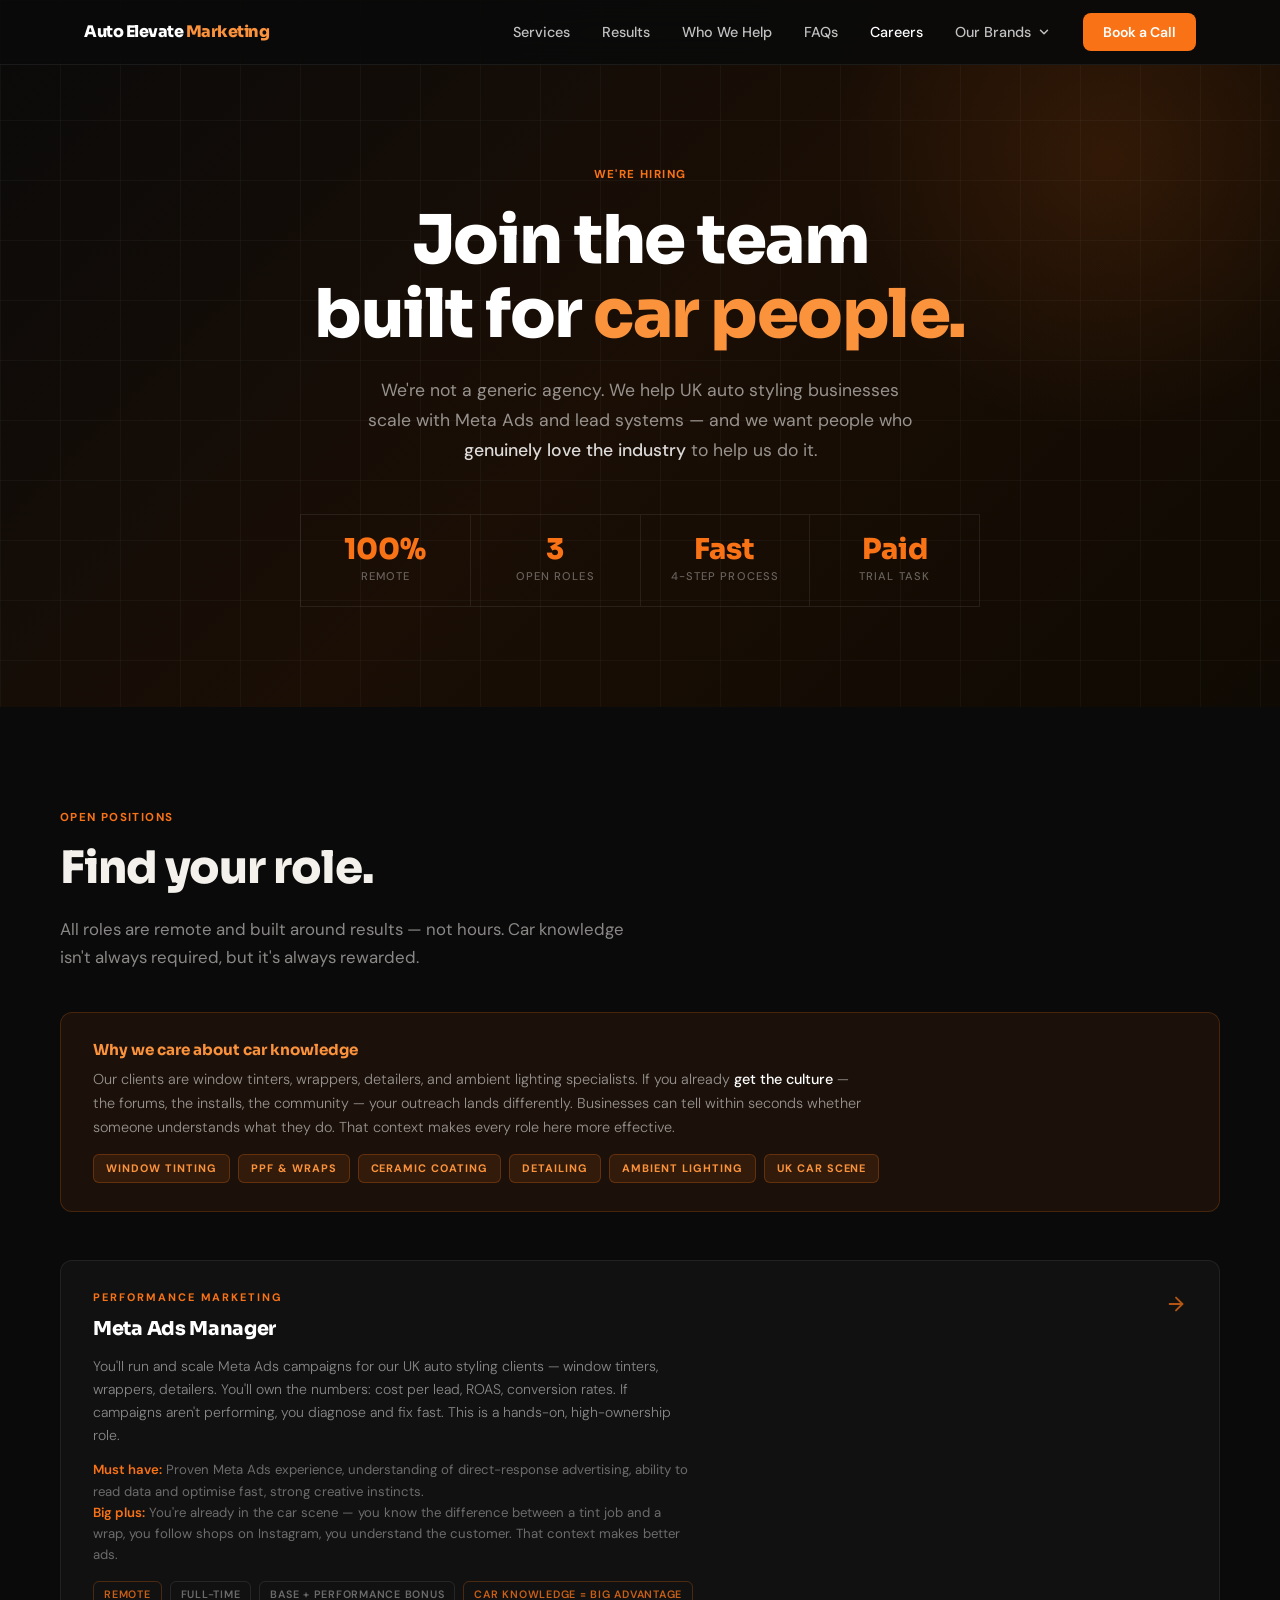
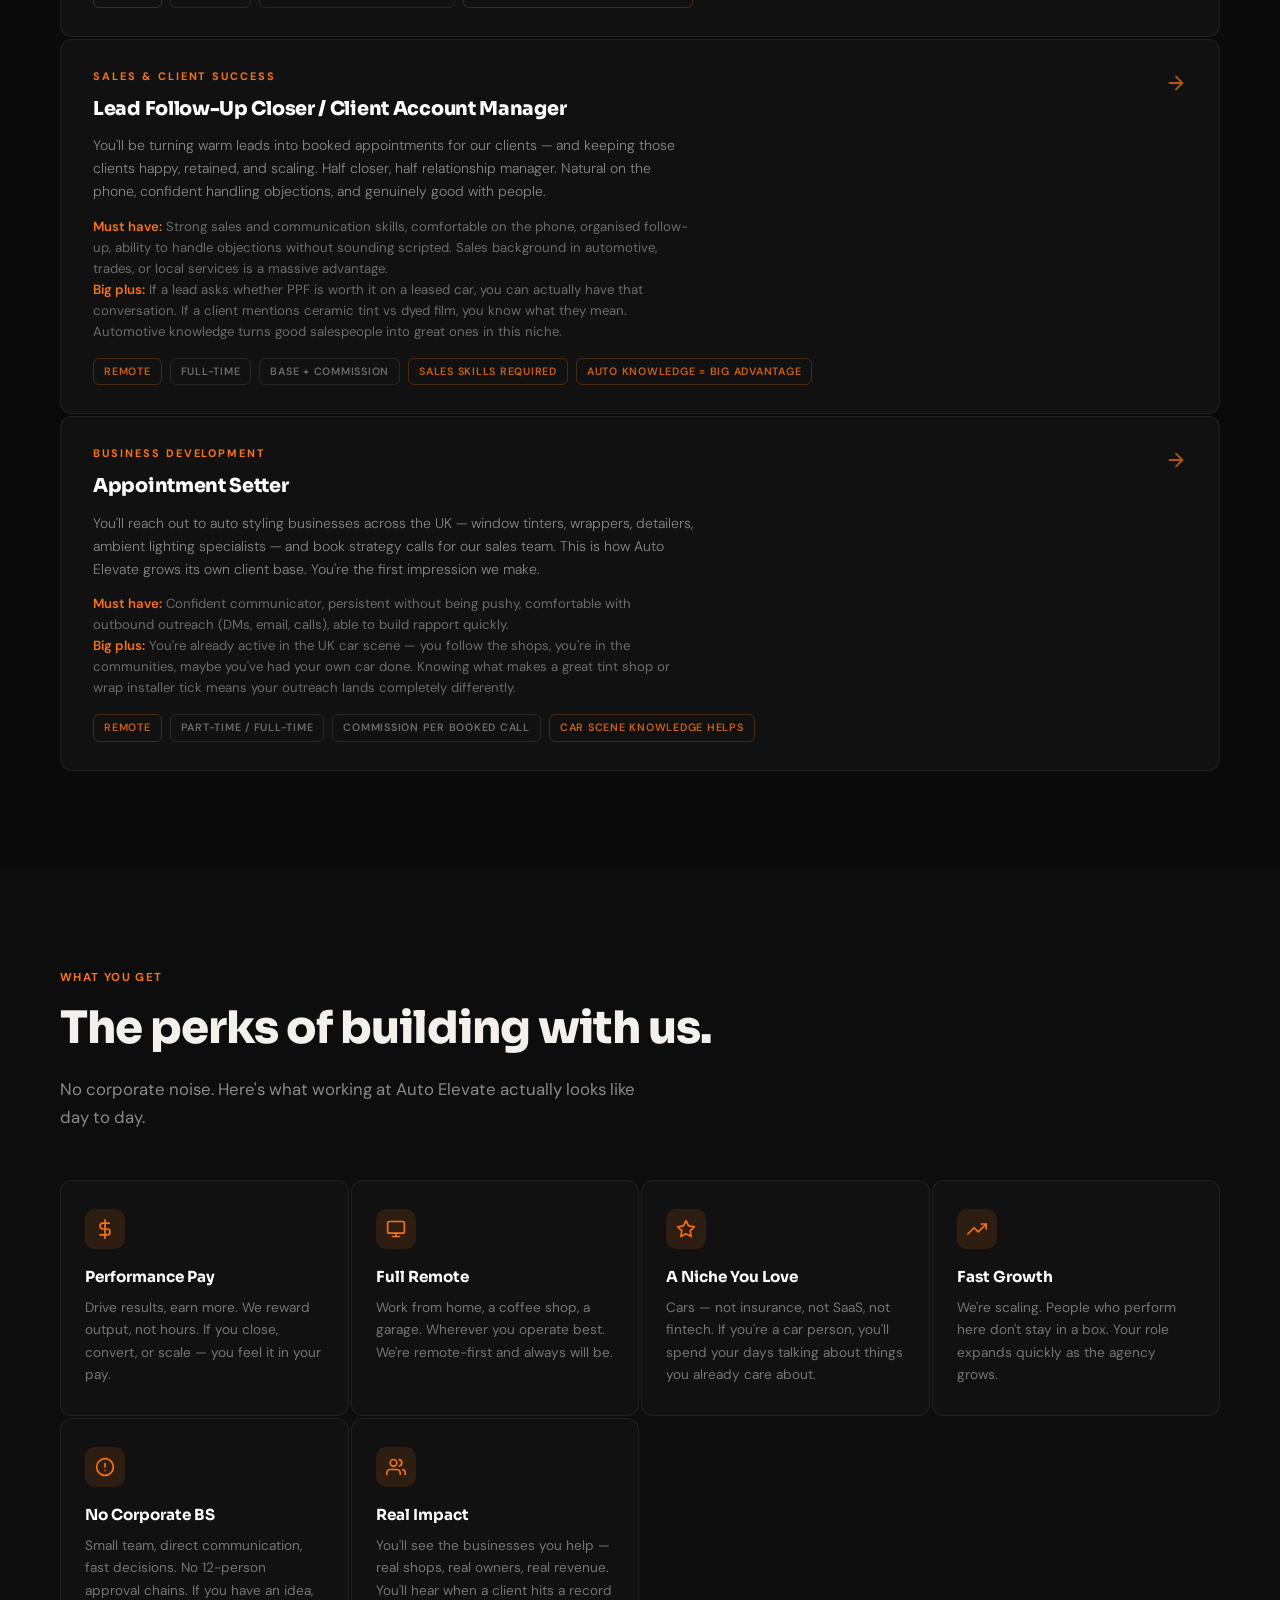
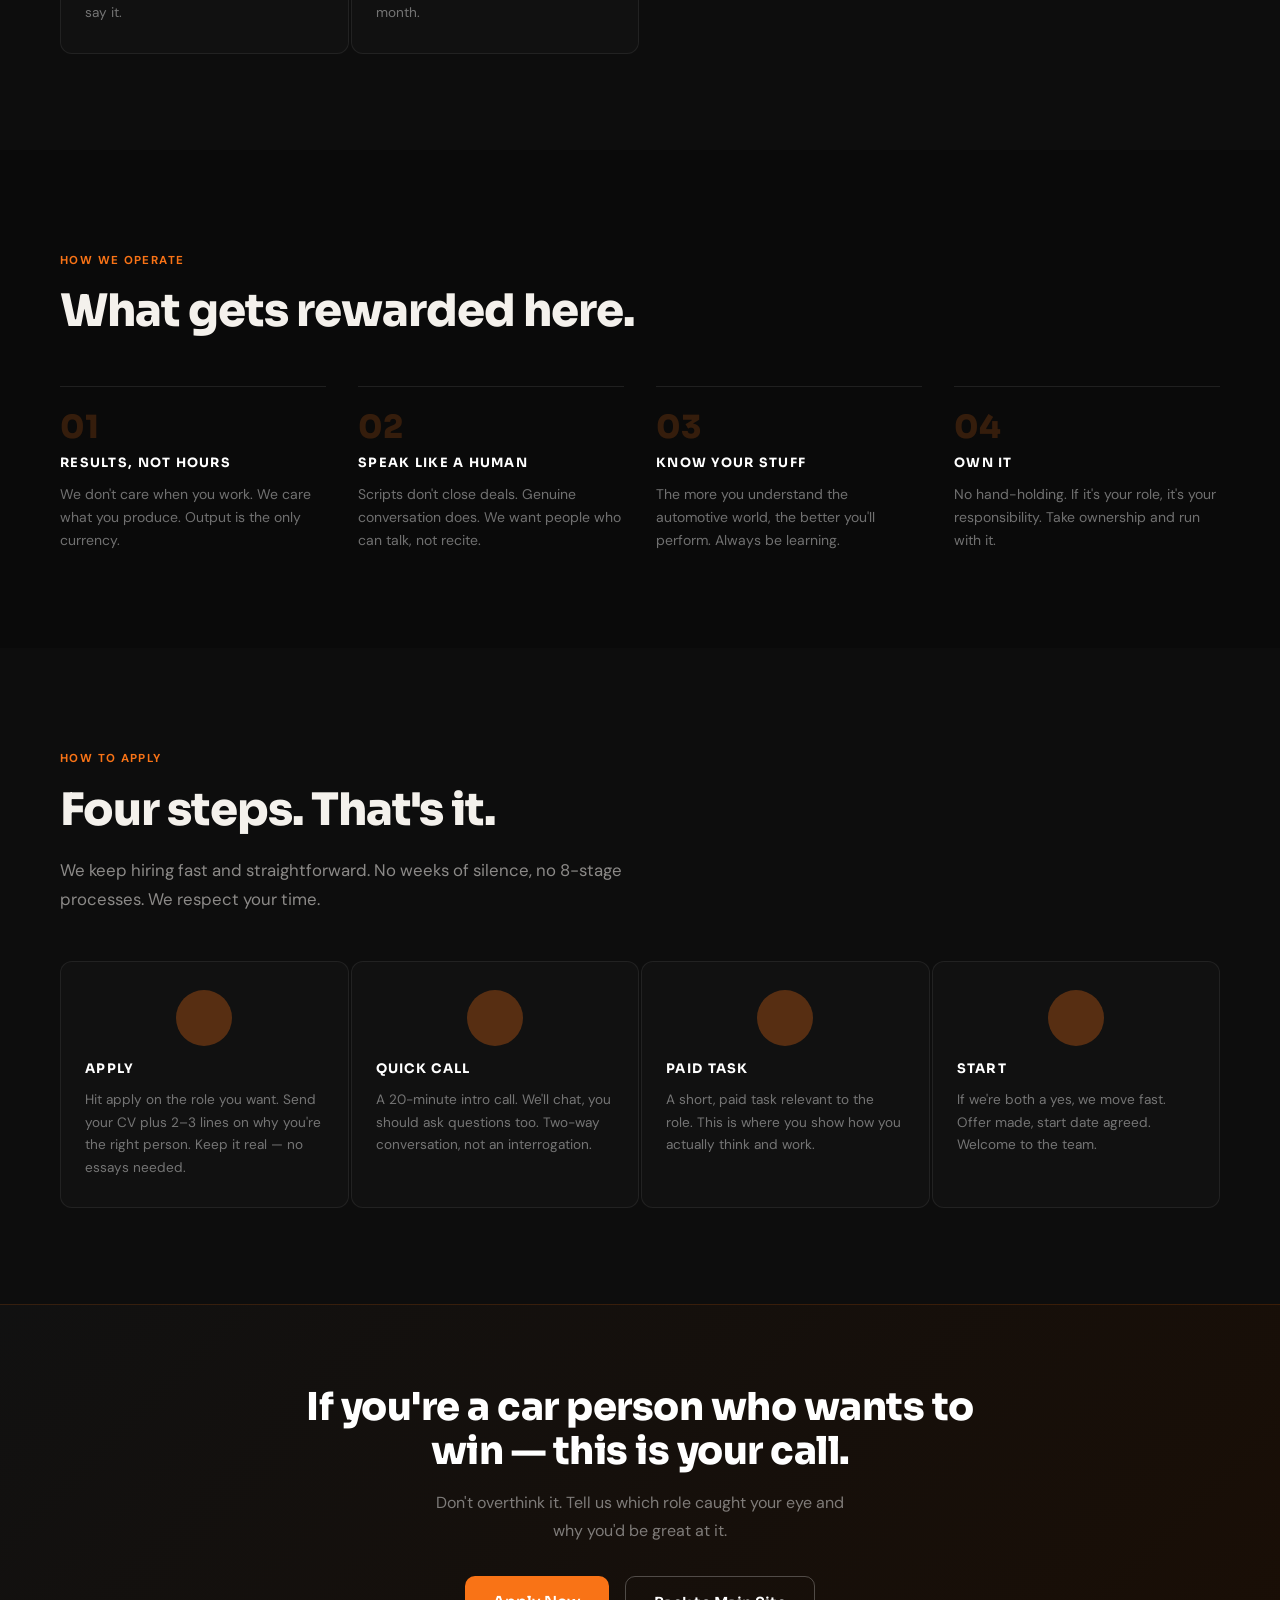
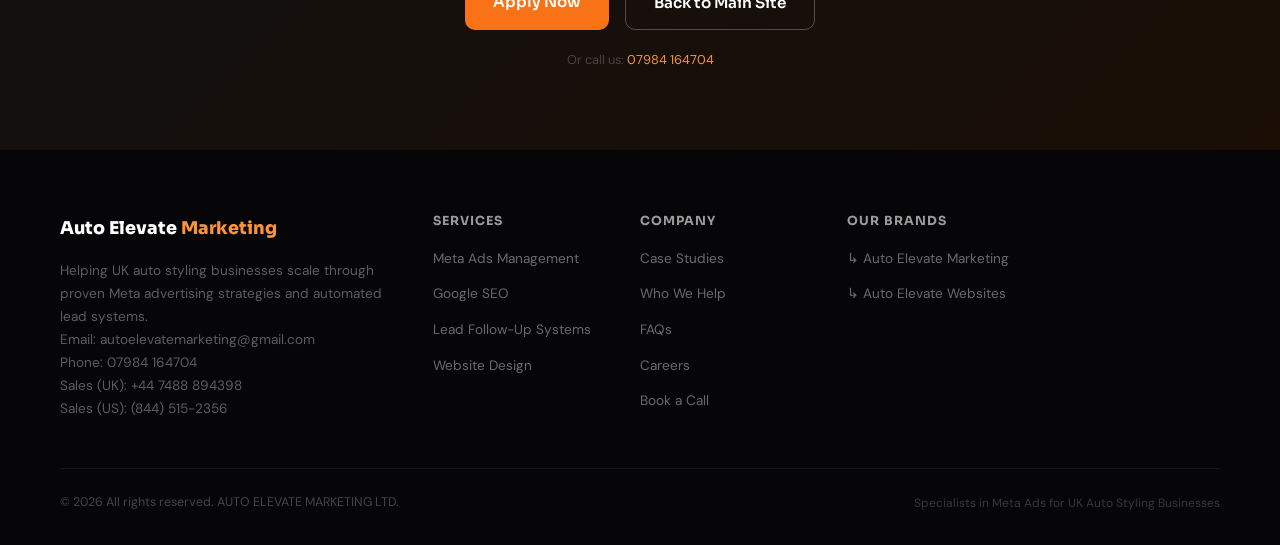
==== commit d3343e90: "Update careers.html" ====
--- a/careers.html
+++ b/careers.html
@@ -1,3 +1,4 @@
+
 <!DOCTYPE html>
 <html lang="en">
 <head>
@@ -442,6 +443,15 @@
     }
 
     .careers-cta small a { color: var(--accent-light); }
+
+    /* ── FORCE DARK BODY ── */
+    body { background: #0a0a0a !important; color: #F4F1EC !important; }
+
+    /* Override any light section styles from styles.css */
+    .section { background: #0a0a0a; }
+    .section-title { color: #F4F1EC !important; }
+    .section-sub { color: rgba(244,241,236,0.55) !important; }
+    .section-tag { color: var(--accent) !important; }
 
     /* ── SECTION DARK ── */
     .section-dark { background: #0d0d0d; }
